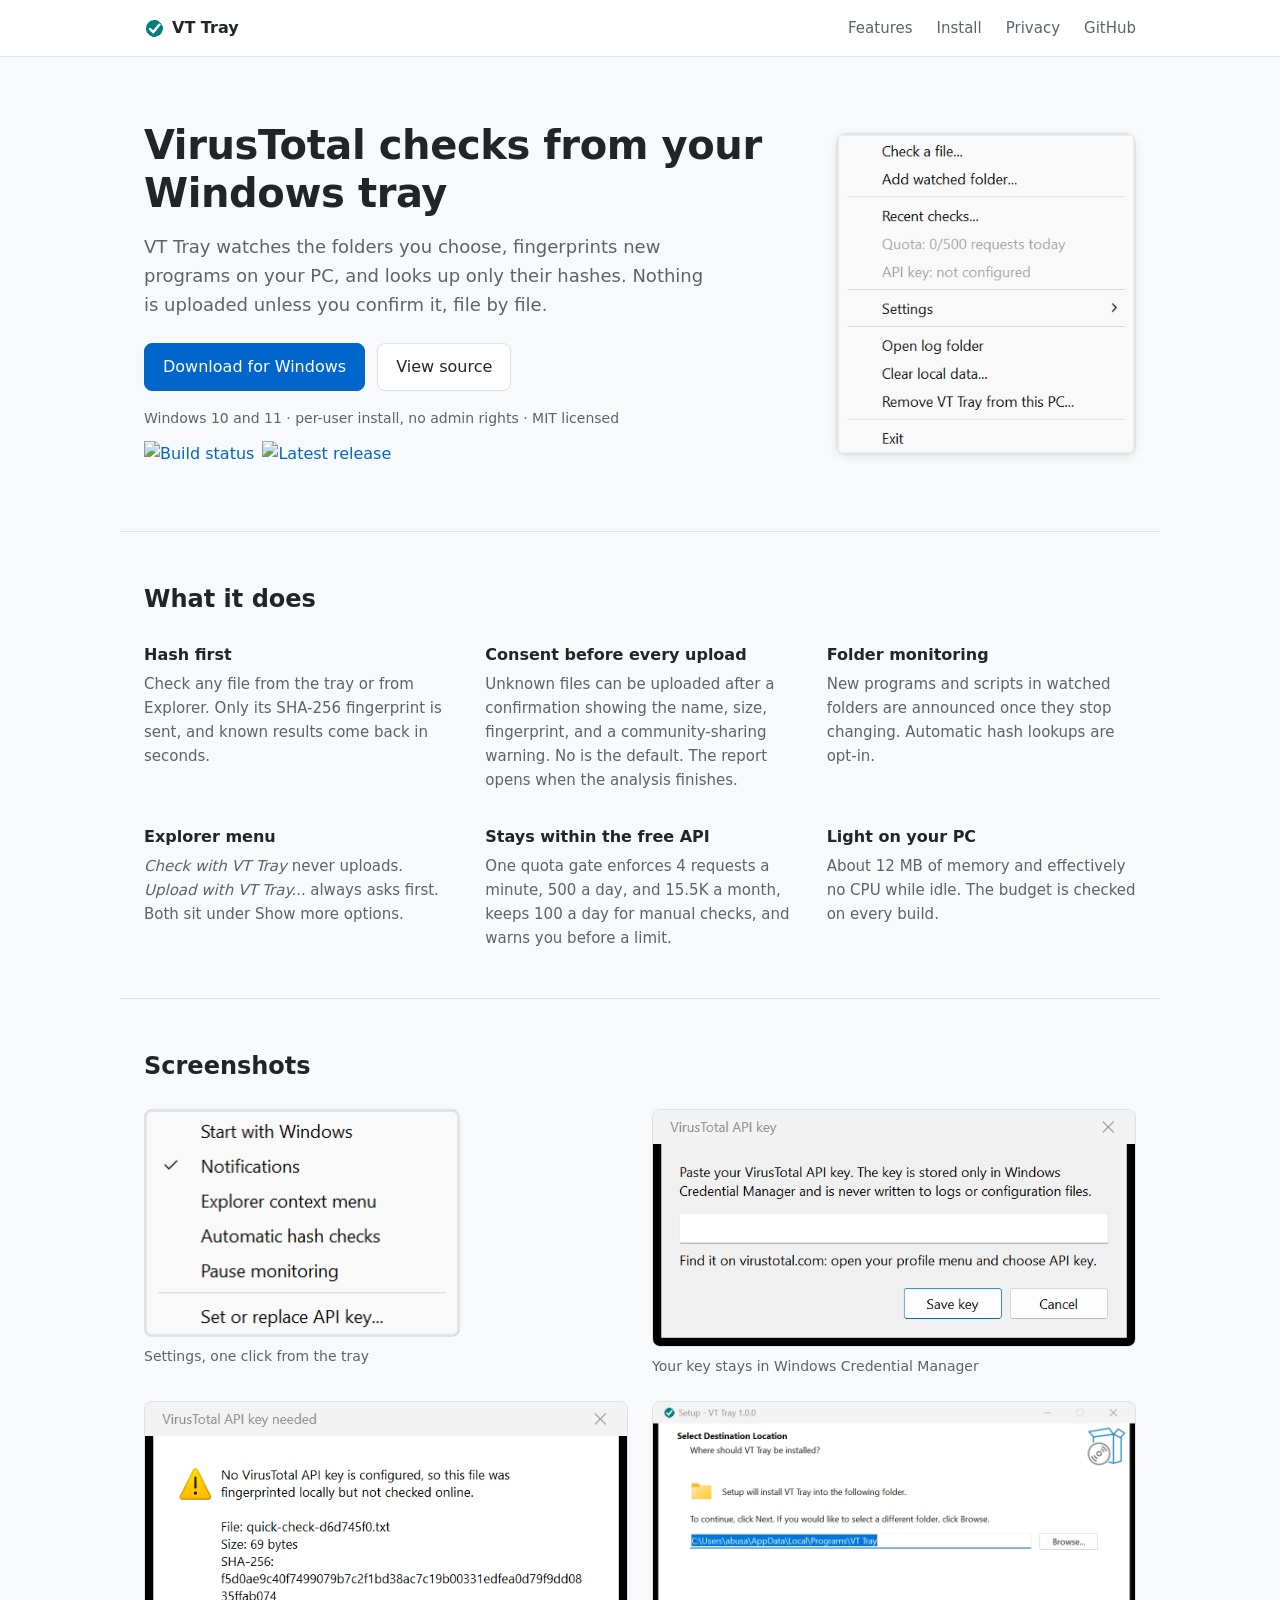
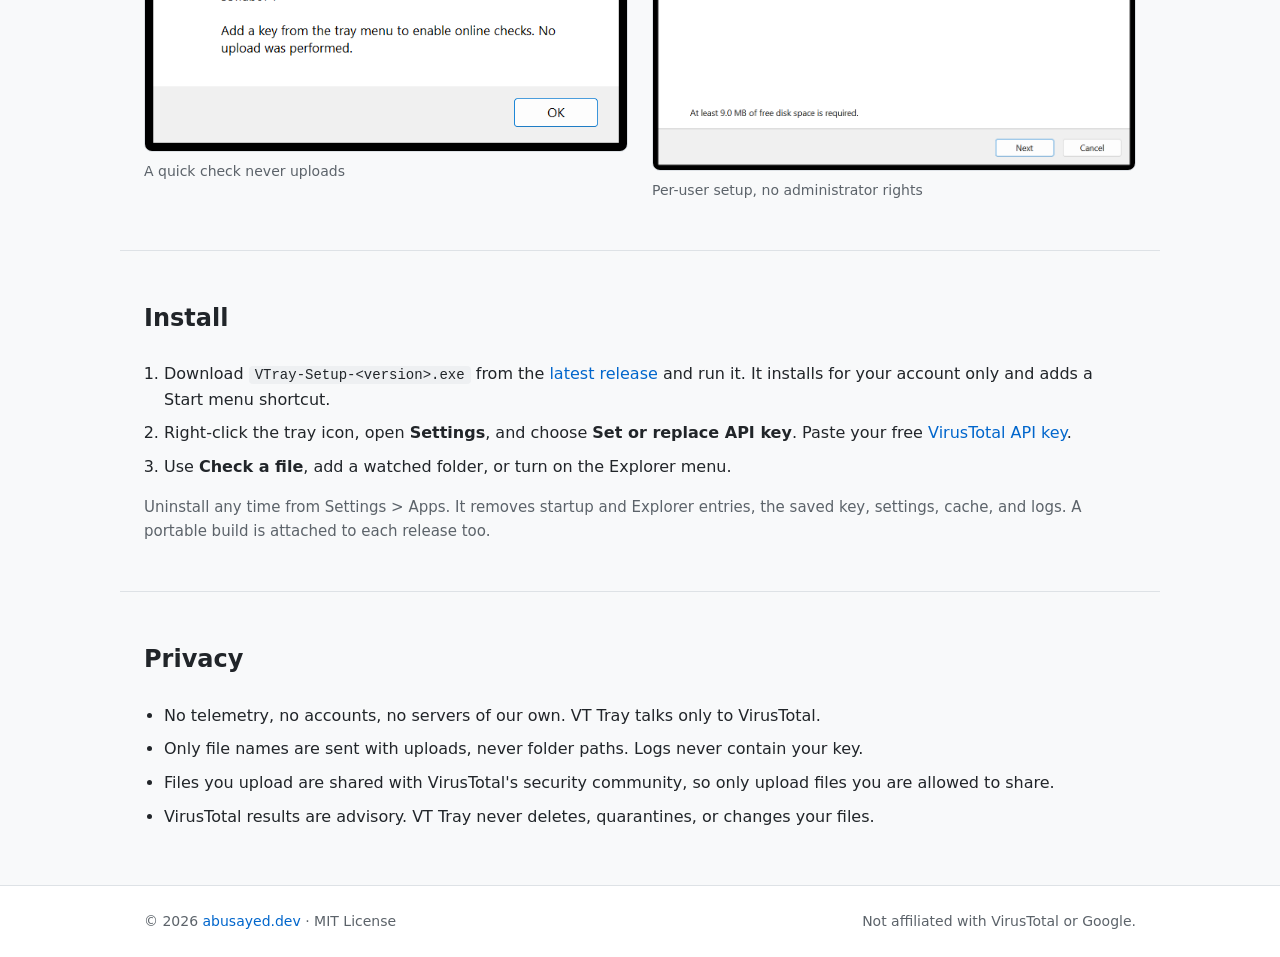
==== site/public/index.html @ 0b5eb777 "README, website (vtray.sayed.app), real screenshots, memory probe in CI" ====
<!doctype html>
<html lang="en">
<head>
  <meta charset="utf-8">
  <meta name="viewport" content="width=device-width, initial-scale=1">
  <title>VT Tray: VirusTotal checks from your Windows tray</title>
  <meta name="description" content="A small, always-on Windows tray app that checks new programs against VirusTotal by hash. Uploads only with your explicit consent. Free and open source.">
  <link rel="icon" href="favicon.ico">
  <link rel="stylesheet" href="style.css">
  <meta property="og:title" content="VT Tray">
  <meta property="og:description" content="VirusTotal checks from your Windows tray. Hash-first, consent before every upload.">
  <meta property="og:image" content="https://vtray.sayed.app/img/tray-menu.png">
</head>
<body>
  <header class="site-header">
    <div class="wrap header-row">
      <a class="brand" href="/"><img src="favicon.ico" alt="" width="20" height="20"> VT Tray</a>
      <nav aria-label="Main">
        <a href="#features">Features</a>
        <a href="#install">Install</a>
        <a href="#privacy">Privacy</a>
        <a href="https://github.com/abusayed0206/vtray">GitHub</a>
      </nav>
    </div>
  </header>

  <main>
    <section class="wrap intro">
      <div class="intro-text">
        <h1>VirusTotal checks from your Windows tray</h1>
        <p class="lead">VT Tray watches the folders you choose, fingerprints new programs on your PC, and looks up only their hashes. Nothing is uploaded unless you confirm it, file by file.</p>
        <div class="actions">
          <a class="button primary" href="https://github.com/abusayed0206/vtray/releases/latest">Download for Windows</a>
          <a class="button" href="https://github.com/abusayed0206/vtray">View source</a>
        </div>
        <p class="meta">Windows 10 and 11 &middot; per-user install, no admin rights &middot; MIT licensed</p>
        <p class="badges">
          <a href="https://github.com/abusayed0206/vtray/actions/workflows/ci.yml"><img src="https://github.com/abusayed0206/vtray/actions/workflows/ci.yml/badge.svg" alt="Build status" height="20"></a>
          <a href="https://github.com/abusayed0206/vtray/releases/latest"><img src="https://img.shields.io/github/v/release/abusayed0206/vtray?display_name=tag&amp;sort=semver" alt="Latest release" height="20"></a>
        </p>
      </div>
      <figure class="shot">
        <img src="img/tray-menu.png" alt="The VT Tray menu: check a file, add a watched folder, recent checks, quota and API key status, settings" width="372" height="400">
      </figure>
    </section>

    <section id="features" class="wrap section">
      <h2>What it does</h2>
      <div class="features">
        <div class="feature">
          <h3>Hash first</h3>
          <p>Check any file from the tray or from Explorer. Only its SHA-256 fingerprint is sent, and known results come back in seconds.</p>
        </div>
        <div class="feature">
          <h3>Consent before every upload</h3>
          <p>Unknown files can be uploaded after a confirmation showing the name, size, fingerprint, and a community-sharing warning. No is the default. The report opens when the analysis finishes.</p>
        </div>
        <div class="feature">
          <h3>Folder monitoring</h3>
          <p>New programs and scripts in watched folders are announced once they stop changing. Automatic hash lookups are opt-in.</p>
        </div>
        <div class="feature">
          <h3>Explorer menu</h3>
          <p><em>Check with VT Tray</em> never uploads. <em>Upload with VT Tray...</em> always asks first. Both sit under Show more options.</p>
        </div>
        <div class="feature">
          <h3>Stays within the free API</h3>
          <p>One quota gate enforces 4 requests a minute, 500 a day, and 15.5K a month, keeps 100 a day for manual checks, and warns you before a limit.</p>
        </div>
        <div class="feature">
          <h3>Light on your PC</h3>
          <p>About 12 MB of memory and effectively no CPU while idle. The budget is checked on every build.</p>
        </div>
      </div>
    </section>

    <section class="wrap section">
      <h2>Screenshots</h2>
      <div class="gallery">
        <figure>
          <img src="img/tray-settings.png" alt="Settings submenu: start with Windows, notifications, Explorer context menu, automatic hash checks, pause monitoring, API key" width="316" height="227" loading="lazy">
          <figcaption>Settings, one click from the tray</figcaption>
        </figure>
        <figure>
          <img src="img/api-key.png" alt="API key dialog explaining the key is stored only in Windows Credential Manager" width="640" height="313" loading="lazy">
          <figcaption>Your key stays in Windows Credential Manager</figcaption>
        </figure>
        <figure>
          <img src="img/quick-check-no-key.png" alt="Result of a quick check showing the file name, size and SHA-256" width="641" height="464" loading="lazy">
          <figcaption>A quick check never uploads</figcaption>
        </figure>
        <figure>
          <img src="img/installer.png" alt="VT Tray setup wizard" width="1016" height="776" loading="lazy">
          <figcaption>Per-user setup, no administrator rights</figcaption>
        </figure>
      </div>
    </section>

    <section id="install" class="wrap section">
      <h2>Install</h2>
      <ol class="steps">
        <li>Download <code>VTray-Setup-&lt;version&gt;.exe</code> from the <a href="https://github.com/abusayed0206/vtray/releases/latest">latest release</a> and run it. It installs for your account only and adds a Start menu shortcut.</li>
        <li>Right-click the tray icon, open <strong>Settings</strong>, and choose <strong>Set or replace API key</strong>. Paste your free <a href="https://www.virustotal.com/gui/my-apikey">VirusTotal API key</a>.</li>
        <li>Use <strong>Check a file</strong>, add a watched folder, or turn on the Explorer menu.</li>
      </ol>
      <p class="note">Uninstall any time from Settings &gt; Apps. It removes startup and Explorer entries, the saved key, settings, cache, and logs. A portable build is attached to each release too.</p>
    </section>

    <section id="privacy" class="wrap section">
      <h2>Privacy</h2>
      <ul class="plain">
        <li>No telemetry, no accounts, no servers of our own. VT Tray talks only to VirusTotal.</li>
        <li>Only file names are sent with uploads, never folder paths. Logs never contain your key.</li>
        <li>Files you upload are shared with VirusTotal's security community, so only upload files you are allowed to share.</li>
        <li>VirusTotal results are advisory. VT Tray never deletes, quarantines, or changes your files.</li>
      </ul>
    </section>
  </main>

  <footer class="site-footer">
    <div class="wrap footer-row">
      <span>&copy; 2026 <a href="https://abusayed.dev">abusayed.dev</a> &middot; MIT License</span>
      <span>Not affiliated with VirusTotal or Google.</span>
    </div>
  </footer>
</body>
</html>
---- site/public/style.css ----
/* Palettes: Pearl Minimal (light) and Void Space (dark) from the no-slop-ui reference. */
:root {
  --background: #f8f9fa;
  --surface: #ffffff;
  --primary: #0066cc;
  --primary-text: #ffffff;
  --text: #212529;
  --muted: #5c636a;
  --border: #dee2e6;
  --code: #eef0f2;
  color-scheme: light;
}

@media (prefers-color-scheme: dark) {
  :root {
    --background: #0d1117;
    --surface: #161b22;
    --primary: #58a6ff;
    --primary-text: #0d1117;
    --text: #c9d1d9;
    --muted: #8b949e;
    --border: #30363d;
    --code: #1f242c;
    color-scheme: dark;
  }
}

*,
*::before,
*::after {
  box-sizing: border-box;
}

html {
  scroll-behavior: smooth;
}

body {
  margin: 0;
  background: var(--background);
  color: var(--text);
  font-family: system-ui, -apple-system, "Helvetica Neue", sans-serif;
  font-size: 16px;
  line-height: 1.6;
}

a {
  color: var(--primary);
  text-decoration: none;
}

a:hover {
  text-decoration: underline;
}

a:focus-visible,
.button:focus-visible {
  outline: 2px solid var(--primary);
  outline-offset: 2px;
}

img {
  max-width: 100%;
  height: auto;
}

code {
  background: var(--code);
  border-radius: 4px;
  padding: 1px 6px;
  font-size: 14px;
}

.wrap {
  max-width: 1040px;
  margin: 0 auto;
  padding: 0 24px;
}

/* Header */
.site-header {
  background: var(--surface);
  border-bottom: 1px solid var(--border);
}

.header-row {
  display: flex;
  align-items: center;
  justify-content: space-between;
  height: 56px;
}

.brand {
  display: flex;
  align-items: center;
  gap: 8px;
  color: var(--text);
  font-weight: 600;
}

.brand:hover {
  text-decoration: none;
}

nav {
  display: flex;
  gap: 24px;
}

nav a {
  color: var(--muted);
  font-size: 15px;
  transition: color 150ms ease;
}

nav a:hover {
  color: var(--text);
  text-decoration: none;
}

/* Intro */
.intro {
  display: grid;
  grid-template-columns: 1fr auto;
  gap: 48px;
  align-items: center;
  padding-top: 64px;
  padding-bottom: 64px;
}

h1 {
  font-size: 40px;
  line-height: 1.2;
  margin: 0 0 16px;
  letter-spacing: -0.01em;
}

.lead {
  font-size: 18px;
  color: var(--muted);
  margin: 0 0 24px;
  max-width: 560px;
}

.actions {
  display: flex;
  flex-wrap: wrap;
  gap: 12px;
  margin-bottom: 16px;
}

.button {
  display: inline-block;
  padding: 10px 18px;
  border: 1px solid var(--border);
  border-radius: 8px;
  background: var(--surface);
  color: var(--text);
  font-weight: 500;
  transition: background-color 150ms ease, border-color 150ms ease;
}

.button:hover {
  text-decoration: none;
  border-color: var(--muted);
}

.button.primary {
  background: var(--primary);
  border-color: var(--primary);
  color: var(--primary-text);
}

.button.primary:hover {
  opacity: 0.9;
}

.meta {
  color: var(--muted);
  font-size: 14px;
  margin: 0 0 12px;
}

.badges {
  display: flex;
  gap: 8px;
  margin: 0;
}

.shot {
  margin: 0;
  border: 1px solid var(--border);
  border-radius: 10px;
  overflow: hidden;
  box-shadow: 0 2px 8px rgba(0, 0, 0, 0.08);
  background: #ffffff;
  width: 300px;
}

.shot img {
  display: block;
}

/* Sections */
.section {
  padding-top: 48px;
  padding-bottom: 48px;
  border-top: 1px solid var(--border);
}

h2 {
  font-size: 24px;
  margin: 0 0 24px;
}

h3 {
  font-size: 16px;
  margin: 0 0 4px;
}

.features {
  display: grid;
  grid-template-columns: repeat(3, 1fr);
  gap: 32px 32px;
}

.feature p {
  margin: 0;
  color: var(--muted);
  font-size: 15px;
}

.gallery {
  display: grid;
  grid-template-columns: repeat(2, 1fr);
  gap: 24px;
  align-items: start;
}

.gallery figure {
  margin: 0;
}

.gallery img {
  display: block;
  border: 1px solid var(--border);
  border-radius: 8px;
  background: #ffffff;
}

figcaption {
  margin-top: 8px;
  font-size: 14px;
  color: var(--muted);
}

.steps {
  margin: 0 0 16px;
  padding-left: 20px;
}

.steps li {
  margin-bottom: 8px;
}

.note {
  color: var(--muted);
  font-size: 15px;
  margin: 0;
}

.plain {
  margin: 0;
  padding-left: 20px;
}

.plain li {
  margin-bottom: 8px;
}

/* Footer */
.site-footer {
  border-top: 1px solid var(--border);
  background: var(--surface);
  color: var(--muted);
  font-size: 14px;
}

.footer-row {
  display: flex;
  flex-wrap: wrap;
  justify-content: space-between;
  gap: 8px;
  padding-top: 24px;
  padding-bottom: 24px;
}

@media (max-width: 800px) {
  .intro {
    grid-template-columns: 1fr;
    padding-top: 40px;
    padding-bottom: 40px;
  }

  h1 {
    font-size: 30px;
  }

  .shot {
    width: 100%;
    max-width: 320px;
  }

  .features,
  .gallery {
    grid-template-columns: 1fr;
  }

  nav {
    gap: 16px;
  }
}

@media (max-width: 480px) {
  .wrap {
    padding: 0 16px;
  }

  nav a:not(:last-child) {
    display: none;
  }
}
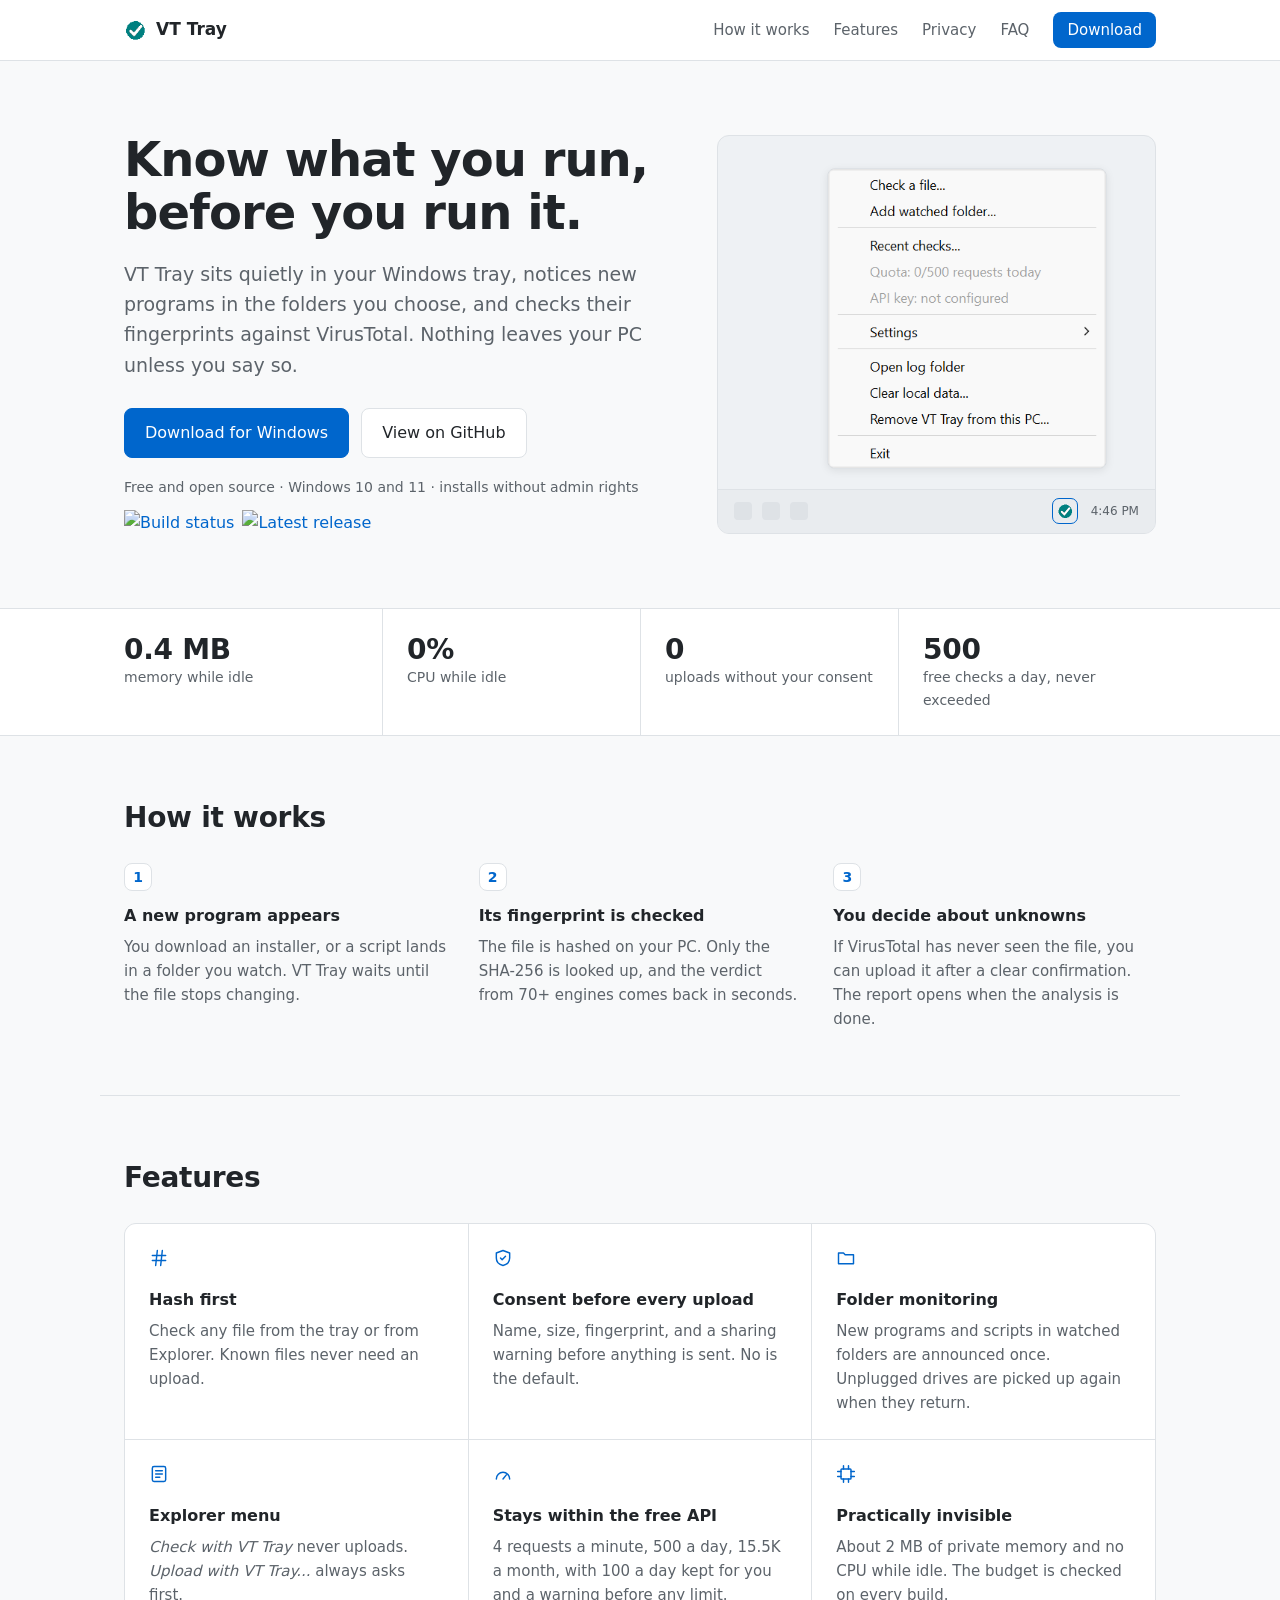
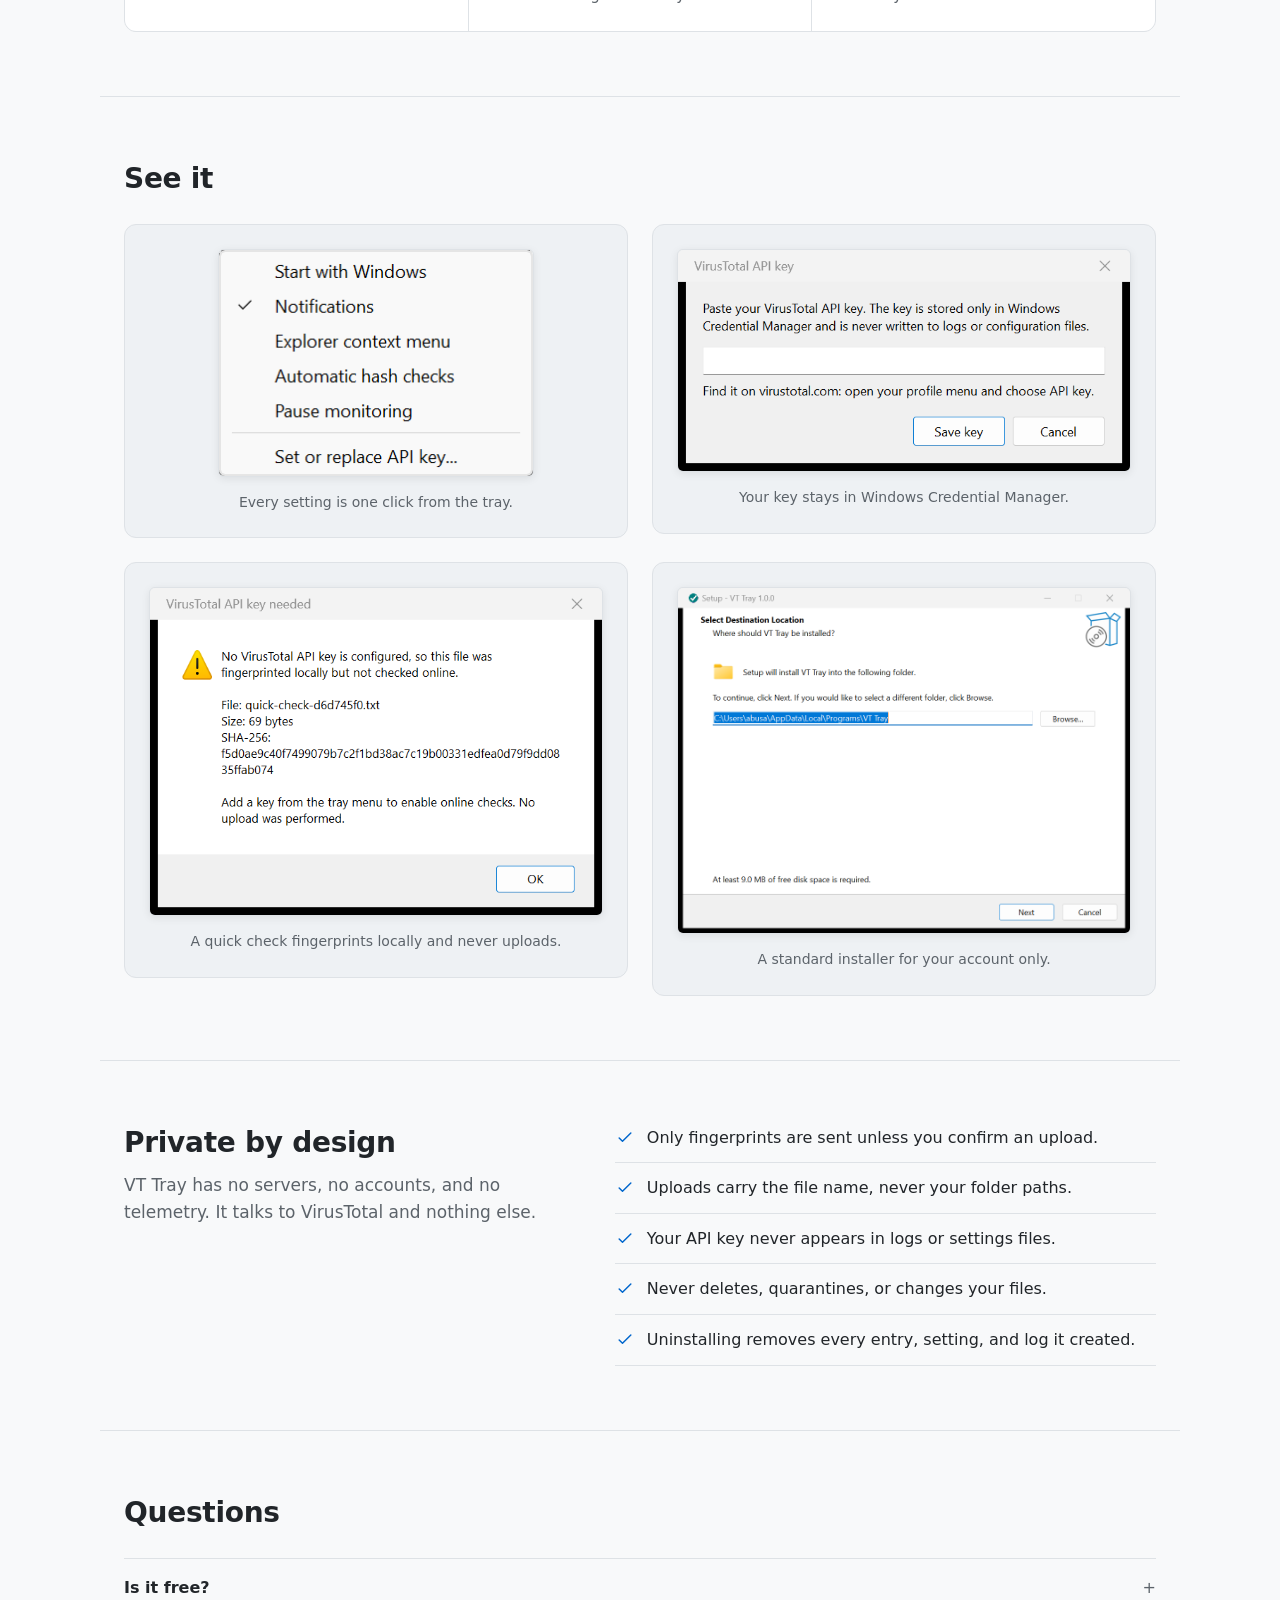
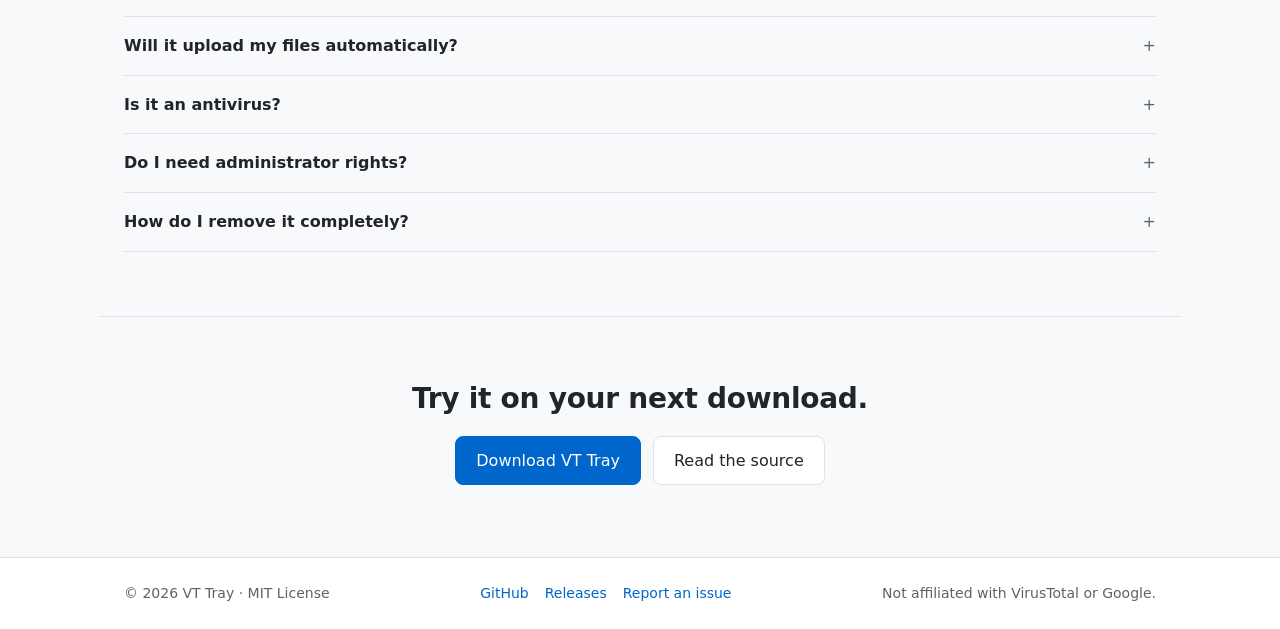
==== commit e281afcc: "Trim idle working set (12 MB -> 0.4 MB), About dialog, first-run hint, docs cleanup, site redesign" ====
--- a/site/public/index.html
+++ b/site/public/index.html
@@ -4,22 +4,33 @@
   <meta charset="utf-8">
   <meta name="viewport" content="width=device-width, initial-scale=1">
   <title>VT Tray: VirusTotal checks from your Windows tray</title>
-  <meta name="description" content="A small, always-on Windows tray app that checks new programs against VirusTotal by hash. Uploads only with your explicit consent. Free and open source.">
+  <meta name="description" content="A tiny, always-on Windows tray app that checks new programs against VirusTotal by hash. Uploads only with your explicit consent. Free and open source.">
   <link rel="icon" href="favicon.ico">
   <link rel="stylesheet" href="style.css">
   <meta property="og:title" content="VT Tray">
-  <meta property="og:description" content="VirusTotal checks from your Windows tray. Hash-first, consent before every upload.">
+  <meta property="og:description" content="VirusTotal checks from your Windows tray. Hash-first, consent before every upload, 0.4 MB idle.">
   <meta property="og:image" content="https://vtray.sayed.app/img/tray-menu.png">
 </head>
 <body>
+  <svg width="0" height="0" style="position:absolute" aria-hidden="true">
+    <symbol id="i-hash" viewBox="0 0 24 24"><path d="M4 9h16M4 15h16M10 3 8 21M16 3l-2 18"/></symbol>
+    <symbol id="i-shield" viewBox="0 0 24 24"><path d="M12 3 4 6v6c0 5 3.5 8 8 9 4.5-1 8-4 8-9V6z"/><path d="m9 12 2 2 4-4"/></symbol>
+    <symbol id="i-folder" viewBox="0 0 24 24"><path d="M3 6h6l2 2h10v11H3z"/></symbol>
+    <symbol id="i-menu" viewBox="0 0 24 24"><rect x="4" y="3" width="16" height="18" rx="2"/><path d="M8 8h8M8 12h8M8 16h5"/></symbol>
+    <symbol id="i-gauge" viewBox="0 0 24 24"><path d="M4 18a8 8 0 1 1 16 0"/><path d="m12 18 4-5"/></symbol>
+    <symbol id="i-chip" viewBox="0 0 24 24"><rect x="6" y="6" width="12" height="12" rx="1"/><path d="M9 2v4M15 2v4M9 18v4M15 18v4M2 9h4M2 15h4M18 9h4M18 15h4"/></symbol>
+    <symbol id="i-check" viewBox="0 0 24 24"><path d="m5 12 4 4 10-10"/></symbol>
+  </svg>
+
   <header class="site-header">
     <div class="wrap header-row">
-      <a class="brand" href="/"><img src="favicon.ico" alt="" width="20" height="20"> VT Tray</a>
+      <a class="brand" href="./"><img src="favicon.ico" alt="" width="22" height="22"> VT Tray</a>
       <nav aria-label="Main">
+        <a href="#how">How it works</a>
         <a href="#features">Features</a>
-        <a href="#install">Install</a>
         <a href="#privacy">Privacy</a>
-        <a href="https://github.com/abusayed0206/vtray">GitHub</a>
+        <a href="#faq">FAQ</a>
+        <a class="nav-cta" href="https://github.com/abusayed0206/vtray/releases/latest">Download</a>
       </nav>
     </div>
   </header>
@@ -27,99 +38,170 @@
   <main>
     <section class="wrap intro">
       <div class="intro-text">
-        <h1>VirusTotal checks from your Windows tray</h1>
-        <p class="lead">VT Tray watches the folders you choose, fingerprints new programs on your PC, and looks up only their hashes. Nothing is uploaded unless you confirm it, file by file.</p>
+        <h1>Know what you run, before you run it.</h1>
+        <p class="lead">VT Tray sits quietly in your Windows tray, notices new programs in the folders you choose, and checks their fingerprints against VirusTotal. Nothing leaves your PC unless you say so.</p>
         <div class="actions">
           <a class="button primary" href="https://github.com/abusayed0206/vtray/releases/latest">Download for Windows</a>
-          <a class="button" href="https://github.com/abusayed0206/vtray">View source</a>
-        </div>
-        <p class="meta">Windows 10 and 11 &middot; per-user install, no admin rights &middot; MIT licensed</p>
+          <a class="button" href="https://github.com/abusayed0206/vtray">View on GitHub</a>
+        </div>
+        <p class="meta">Free and open source &middot; Windows 10 and 11 &middot; installs without admin rights</p>
         <p class="badges">
           <a href="https://github.com/abusayed0206/vtray/actions/workflows/ci.yml"><img src="https://github.com/abusayed0206/vtray/actions/workflows/ci.yml/badge.svg" alt="Build status" height="20"></a>
           <a href="https://github.com/abusayed0206/vtray/releases/latest"><img src="https://img.shields.io/github/v/release/abusayed0206/vtray?display_name=tag&amp;sort=semver" alt="Latest release" height="20"></a>
         </p>
       </div>
-      <figure class="shot">
-        <img src="img/tray-menu.png" alt="The VT Tray menu: check a file, add a watched folder, recent checks, quota and API key status, settings" width="372" height="400">
-      </figure>
+      <div class="stage" aria-label="VT Tray menu above the Windows taskbar">
+        <img class="stage-menu" src="img/tray-menu.png" alt="VT Tray menu: check a file, add watched folder, recent checks, quota, API key status, settings" width="372" height="400">
+        <div class="taskbar" aria-hidden="true">
+          <span class="tb-icon"></span><span class="tb-icon"></span><span class="tb-icon"></span>
+          <span class="tb-spacer"></span>
+          <img class="tb-tray" src="favicon.ico" alt="" width="16" height="16">
+          <span class="tb-clock">4:46 PM</span>
+        </div>
+      </div>
+    </section>
+
+    <section class="facts" aria-label="Measured facts">
+      <div class="wrap facts-row">
+        <div class="fact"><strong>0.4 MB</strong><span>memory while idle</span></div>
+        <div class="fact"><strong>0%</strong><span>CPU while idle</span></div>
+        <div class="fact"><strong>0</strong><span>uploads without your consent</span></div>
+        <div class="fact"><strong>500</strong><span>free checks a day, never exceeded</span></div>
+      </div>
+    </section>
+
+    <section id="how" class="wrap section">
+      <h2>How it works</h2>
+      <ol class="how">
+        <li>
+          <span class="step">1</span>
+          <h3>A new program appears</h3>
+          <p>You download an installer, or a script lands in a folder you watch. VT Tray waits until the file stops changing.</p>
+        </li>
+        <li>
+          <span class="step">2</span>
+          <h3>Its fingerprint is checked</h3>
+          <p>The file is hashed on your PC. Only the SHA-256 is looked up, and the verdict from 70+ engines comes back in seconds.</p>
+        </li>
+        <li>
+          <span class="step">3</span>
+          <h3>You decide about unknowns</h3>
+          <p>If VirusTotal has never seen the file, you can upload it after a clear confirmation. The report opens when the analysis is done.</p>
+        </li>
+      </ol>
     </section>
 
     <section id="features" class="wrap section">
-      <h2>What it does</h2>
+      <h2>Features</h2>
       <div class="features">
         <div class="feature">
+          <svg class="icon"><use href="#i-hash"/></svg>
           <h3>Hash first</h3>
-          <p>Check any file from the tray or from Explorer. Only its SHA-256 fingerprint is sent, and known results come back in seconds.</p>
-        </div>
-        <div class="feature">
+          <p>Check any file from the tray or from Explorer. Known files never need an upload.</p>
+        </div>
+        <div class="feature">
+          <svg class="icon"><use href="#i-shield"/></svg>
           <h3>Consent before every upload</h3>
-          <p>Unknown files can be uploaded after a confirmation showing the name, size, fingerprint, and a community-sharing warning. No is the default. The report opens when the analysis finishes.</p>
-        </div>
-        <div class="feature">
+          <p>Name, size, fingerprint, and a sharing warning before anything is sent. No is the default.</p>
+        </div>
+        <div class="feature">
+          <svg class="icon"><use href="#i-folder"/></svg>
           <h3>Folder monitoring</h3>
-          <p>New programs and scripts in watched folders are announced once they stop changing. Automatic hash lookups are opt-in.</p>
-        </div>
-        <div class="feature">
+          <p>New programs and scripts in watched folders are announced once. Unplugged drives are picked up again when they return.</p>
+        </div>
+        <div class="feature">
+          <svg class="icon"><use href="#i-menu"/></svg>
           <h3>Explorer menu</h3>
-          <p><em>Check with VT Tray</em> never uploads. <em>Upload with VT Tray...</em> always asks first. Both sit under Show more options.</p>
-        </div>
-        <div class="feature">
+          <p><em>Check with VT Tray</em> never uploads. <em>Upload with VT Tray...</em> always asks first.</p>
+        </div>
+        <div class="feature">
+          <svg class="icon"><use href="#i-gauge"/></svg>
           <h3>Stays within the free API</h3>
-          <p>One quota gate enforces 4 requests a minute, 500 a day, and 15.5K a month, keeps 100 a day for manual checks, and warns you before a limit.</p>
-        </div>
-        <div class="feature">
-          <h3>Light on your PC</h3>
-          <p>About 12 MB of memory and effectively no CPU while idle. The budget is checked on every build.</p>
+          <p>4 requests a minute, 500 a day, 15.5K a month, with 100 a day kept for you and a warning before any limit.</p>
+        </div>
+        <div class="feature">
+          <svg class="icon"><use href="#i-chip"/></svg>
+          <h3>Practically invisible</h3>
+          <p>About 2 MB of private memory and no CPU while idle. The budget is checked on every build.</p>
         </div>
       </div>
     </section>
 
     <section class="wrap section">
-      <h2>Screenshots</h2>
+      <h2>See it</h2>
       <div class="gallery">
-        <figure>
+        <figure class="window">
           <img src="img/tray-settings.png" alt="Settings submenu: start with Windows, notifications, Explorer context menu, automatic hash checks, pause monitoring, API key" width="316" height="227" loading="lazy">
-          <figcaption>Settings, one click from the tray</figcaption>
-        </figure>
-        <figure>
-          <img src="img/api-key.png" alt="API key dialog explaining the key is stored only in Windows Credential Manager" width="640" height="313" loading="lazy">
-          <figcaption>Your key stays in Windows Credential Manager</figcaption>
-        </figure>
-        <figure>
-          <img src="img/quick-check-no-key.png" alt="Result of a quick check showing the file name, size and SHA-256" width="641" height="464" loading="lazy">
-          <figcaption>A quick check never uploads</figcaption>
-        </figure>
-        <figure>
+          <figcaption>Every setting is one click from the tray.</figcaption>
+        </figure>
+        <figure class="window">
+          <img src="img/api-key.png" alt="API key dialog" width="640" height="313" loading="lazy">
+          <figcaption>Your key stays in Windows Credential Manager.</figcaption>
+        </figure>
+        <figure class="window">
+          <img src="img/quick-check-no-key.png" alt="Quick check result with file name, size and SHA-256" width="641" height="464" loading="lazy">
+          <figcaption>A quick check fingerprints locally and never uploads.</figcaption>
+        </figure>
+        <figure class="window">
           <img src="img/installer.png" alt="VT Tray setup wizard" width="1016" height="776" loading="lazy">
-          <figcaption>Per-user setup, no administrator rights</figcaption>
-        </figure>
-      </div>
-    </section>
-
-    <section id="install" class="wrap section">
-      <h2>Install</h2>
-      <ol class="steps">
-        <li>Download <code>VTray-Setup-&lt;version&gt;.exe</code> from the <a href="https://github.com/abusayed0206/vtray/releases/latest">latest release</a> and run it. It installs for your account only and adds a Start menu shortcut.</li>
-        <li>Right-click the tray icon, open <strong>Settings</strong>, and choose <strong>Set or replace API key</strong>. Paste your free <a href="https://www.virustotal.com/gui/my-apikey">VirusTotal API key</a>.</li>
-        <li>Use <strong>Check a file</strong>, add a watched folder, or turn on the Explorer menu.</li>
-      </ol>
-      <p class="note">Uninstall any time from Settings &gt; Apps. It removes startup and Explorer entries, the saved key, settings, cache, and logs. A portable build is attached to each release too.</p>
-    </section>
-
-    <section id="privacy" class="wrap section">
-      <h2>Privacy</h2>
-      <ul class="plain">
-        <li>No telemetry, no accounts, no servers of our own. VT Tray talks only to VirusTotal.</li>
-        <li>Only file names are sent with uploads, never folder paths. Logs never contain your key.</li>
-        <li>Files you upload are shared with VirusTotal's security community, so only upload files you are allowed to share.</li>
-        <li>VirusTotal results are advisory. VT Tray never deletes, quarantines, or changes your files.</li>
+          <figcaption>A standard installer for your account only.</figcaption>
+        </figure>
+      </div>
+    </section>
+
+    <section id="privacy" class="wrap section privacy">
+      <div>
+        <h2>Private by design</h2>
+        <p class="lead small">VT Tray has no servers, no accounts, and no telemetry. It talks to VirusTotal and nothing else.</p>
+      </div>
+      <ul class="checks">
+        <li><svg class="icon"><use href="#i-check"/></svg>Only fingerprints are sent unless you confirm an upload.</li>
+        <li><svg class="icon"><use href="#i-check"/></svg>Uploads carry the file name, never your folder paths.</li>
+        <li><svg class="icon"><use href="#i-check"/></svg>Your API key never appears in logs or settings files.</li>
+        <li><svg class="icon"><use href="#i-check"/></svg>Never deletes, quarantines, or changes your files.</li>
+        <li><svg class="icon"><use href="#i-check"/></svg>Uninstalling removes every entry, setting, and log it created.</li>
       </ul>
+    </section>
+
+    <section id="faq" class="wrap section">
+      <h2>Questions</h2>
+      <div class="faq">
+        <details>
+          <summary>Is it free?</summary>
+          <p>Yes. VT Tray is open source under the MIT license, and it works with a free VirusTotal account. You bring your own API key.</p>
+        </details>
+        <details>
+          <summary>Will it upload my files automatically?</summary>
+          <p>Never. Monitoring and quick checks only look up fingerprints. An upload always needs your confirmation for that specific file, because VirusTotal shares submitted files with security researchers.</p>
+        </details>
+        <details>
+          <summary>Is it an antivirus?</summary>
+          <p>No. It shows VirusTotal's reputation data so you can decide. It never blocks or removes anything, and results are advisory.</p>
+        </details>
+        <details>
+          <summary>Do I need administrator rights?</summary>
+          <p>No. Setup installs to your user profile, and the app only writes to your own settings.</p>
+        </details>
+        <details>
+          <summary>How do I remove it completely?</summary>
+          <p>Uninstall from Settings &gt; Apps, or choose Remove VT Tray from this PC in its menu. Startup and Explorer entries, the saved key, settings, cache, and logs are all removed.</p>
+        </details>
+      </div>
+    </section>
+
+    <section class="wrap closing">
+      <h2>Try it on your next download.</h2>
+      <div class="actions center">
+        <a class="button primary" href="https://github.com/abusayed0206/vtray/releases/latest">Download VT Tray</a>
+        <a class="button" href="https://github.com/abusayed0206/vtray">Read the source</a>
+      </div>
     </section>
   </main>
 
   <footer class="site-footer">
     <div class="wrap footer-row">
-      <span>&copy; 2026 <a href="https://abusayed.dev">abusayed.dev</a> &middot; MIT License</span>
+      <span>&copy; 2026 VT Tray &middot; MIT License</span>
+      <span class="footer-links"><a href="https://github.com/abusayed0206/vtray">GitHub</a><a href="https://github.com/abusayed0206/vtray/releases">Releases</a><a href="https://github.com/abusayed0206/vtray/issues">Report an issue</a></span>
       <span>Not affiliated with VirusTotal or Google.</span>
     </div>
   </footer>
--- a/site/public/style.css
+++ b/site/public/style.css
@@ -2,12 +2,13 @@
 :root {
   --background: #f8f9fa;
   --surface: #ffffff;
+  --sunken: #eef1f4;
   --primary: #0066cc;
   --primary-text: #ffffff;
   --text: #212529;
   --muted: #5c636a;
   --border: #dee2e6;
-  --code: #eef0f2;
+  --taskbar: #e9ecef;
   color-scheme: light;
 }
 
@@ -15,12 +16,13 @@
   :root {
     --background: #0d1117;
     --surface: #161b22;
+    --sunken: #11161d;
     --primary: #58a6ff;
     --primary-text: #0d1117;
     --text: #c9d1d9;
     --muted: #8b949e;
     --border: #30363d;
-    --code: #1f242c;
+    --taskbar: #1c2128;
     color-scheme: dark;
   }
 }
@@ -42,6 +44,7 @@
   font-family: system-ui, -apple-system, "Helvetica Neue", sans-serif;
   font-size: 16px;
   line-height: 1.6;
+  -webkit-font-smoothing: antialiased;
 }
 
 a {
@@ -54,7 +57,8 @@
 }
 
 a:focus-visible,
-.button:focus-visible {
+.button:focus-visible,
+summary:focus-visible {
   outline: 2px solid var(--primary);
   outline-offset: 2px;
 }
@@ -64,21 +68,28 @@
   height: auto;
 }
 
-code {
-  background: var(--code);
-  border-radius: 4px;
-  padding: 1px 6px;
-  font-size: 14px;
+.icon {
+  width: 20px;
+  height: 20px;
+  fill: none;
+  stroke: var(--primary);
+  stroke-width: 1.75;
+  stroke-linecap: round;
+  stroke-linejoin: round;
+  flex-shrink: 0;
 }
 
 .wrap {
-  max-width: 1040px;
+  max-width: 1080px;
   margin: 0 auto;
   padding: 0 24px;
 }
 
 /* Header */
 .site-header {
+  position: sticky;
+  top: 0;
+  z-index: 10;
   background: var(--surface);
   border-bottom: 1px solid var(--border);
 }
@@ -87,15 +98,16 @@
   display: flex;
   align-items: center;
   justify-content: space-between;
-  height: 56px;
+  height: 60px;
 }
 
 .brand {
   display: flex;
   align-items: center;
-  gap: 8px;
+  gap: 10px;
   color: var(--text);
-  font-weight: 600;
+  font-weight: 650;
+  font-size: 17px;
 }
 
 .brand:hover {
@@ -104,6 +116,7 @@
 
 nav {
   display: flex;
+  align-items: center;
   gap: 24px;
 }
 
@@ -118,46 +131,70 @@
   text-decoration: none;
 }
 
+nav .nav-cta {
+  color: var(--primary-text);
+  background: var(--primary);
+  padding: 6px 14px;
+  border-radius: 8px;
+  font-weight: 500;
+}
+
+nav .nav-cta:hover {
+  color: var(--primary-text);
+  opacity: 0.9;
+}
+
 /* Intro */
 .intro {
   display: grid;
-  grid-template-columns: 1fr auto;
-  gap: 48px;
+  grid-template-columns: 1.1fr 0.9fr;
+  gap: 56px;
   align-items: center;
-  padding-top: 64px;
-  padding-bottom: 64px;
+  padding-top: 72px;
+  padding-bottom: 72px;
 }
 
 h1 {
-  font-size: 40px;
-  line-height: 1.2;
-  margin: 0 0 16px;
-  letter-spacing: -0.01em;
+  font-size: 48px;
+  line-height: 1.1;
+  margin: 0 0 20px;
+  letter-spacing: -0.02em;
+  font-weight: 700;
 }
 
 .lead {
-  font-size: 18px;
-  color: var(--muted);
-  margin: 0 0 24px;
+  font-size: 19px;
+  color: var(--muted);
+  margin: 0 0 28px;
   max-width: 560px;
+}
+
+.lead.small {
+  font-size: 17px;
+  margin: 0;
 }
 
 .actions {
   display: flex;
   flex-wrap: wrap;
   gap: 12px;
-  margin-bottom: 16px;
+  margin-bottom: 18px;
+}
+
+.actions.center {
+  justify-content: center;
+  margin-bottom: 0;
 }
 
 .button {
   display: inline-block;
-  padding: 10px 18px;
+  padding: 11px 20px;
   border: 1px solid var(--border);
   border-radius: 8px;
   background: var(--surface);
   color: var(--text);
   font-weight: 500;
-  transition: background-color 150ms ease, border-color 150ms ease;
+  transition: background-color 150ms ease, border-color 150ms ease, opacity 150ms ease;
 }
 
 .button:hover {
@@ -187,47 +224,166 @@
   margin: 0;
 }
 
-.shot {
-  margin: 0;
-  border: 1px solid var(--border);
-  border-radius: 10px;
+/* Product visual: the real tray menu above a plain taskbar strip. */
+.stage {
+  display: flex;
+  flex-direction: column;
+  align-items: flex-end;
+  background: var(--sunken);
+  border: 1px solid var(--border);
+  border-radius: 12px;
+  padding: 32px 24px 0;
   overflow: hidden;
+}
+
+.stage-menu {
+  width: 280px;
+  border: 1px solid var(--border);
+  border-radius: 8px;
   box-shadow: 0 2px 8px rgba(0, 0, 0, 0.08);
   background: #ffffff;
-  width: 300px;
-}
-
-.shot img {
-  display: block;
+  margin-right: 24px;
+}
+
+.taskbar {
+  display: flex;
+  align-items: center;
+  gap: 10px;
+  width: calc(100% + 48px);
+  margin: 20px -24px 0;
+  height: 44px;
+  padding: 0 16px;
+  background: var(--taskbar);
+  border-top: 1px solid var(--border);
+}
+
+.tb-icon {
+  width: 18px;
+  height: 18px;
+  border-radius: 4px;
+  background: var(--border);
+}
+
+.tb-spacer {
+  flex: 1;
+}
+
+.tb-tray {
+  outline: 1px solid var(--primary);
+  outline-offset: 4px;
+  border-radius: 2px;
+}
+
+.tb-clock {
+  font-size: 12px;
+  color: var(--muted);
+  margin-left: 8px;
+}
+
+/* Facts strip */
+.facts {
+  background: var(--surface);
+  border-top: 1px solid var(--border);
+  border-bottom: 1px solid var(--border);
+}
+
+.facts-row {
+  display: grid;
+  grid-template-columns: repeat(4, 1fr);
+}
+
+.fact {
+  padding: 24px 0;
+  display: flex;
+  flex-direction: column;
+}
+
+.fact + .fact {
+  padding-left: 24px;
+  border-left: 1px solid var(--border);
+}
+
+.fact strong {
+  font-size: 28px;
+  line-height: 1.2;
+  letter-spacing: -0.01em;
+}
+
+.fact span {
+  color: var(--muted);
+  font-size: 14px;
 }
 
 /* Sections */
 .section {
-  padding-top: 48px;
-  padding-bottom: 48px;
+  padding-top: 64px;
+  padding-bottom: 64px;
+}
+
+.section + .section {
   border-top: 1px solid var(--border);
 }
 
 h2 {
-  font-size: 24px;
-  margin: 0 0 24px;
+  font-size: 28px;
+  line-height: 1.25;
+  margin: 0 0 28px;
+  letter-spacing: -0.01em;
 }
 
 h3 {
   font-size: 16px;
-  margin: 0 0 4px;
+  margin: 0 0 6px;
+}
+
+.how {
+  list-style: none;
+  margin: 0;
+  padding: 0;
+  display: grid;
+  grid-template-columns: repeat(3, 1fr);
+  gap: 32px;
+}
+
+.how p,
+.feature p {
+  margin: 0;
+  color: var(--muted);
+  font-size: 15px;
+}
+
+.step {
+  display: inline-flex;
+  align-items: center;
+  justify-content: center;
+  width: 28px;
+  height: 28px;
+  margin-bottom: 12px;
+  border: 1px solid var(--border);
+  border-radius: 8px;
+  background: var(--surface);
+  color: var(--primary);
+  font-weight: 600;
+  font-size: 14px;
 }
 
 .features {
   display: grid;
   grid-template-columns: repeat(3, 1fr);
-  gap: 32px 32px;
-}
-
-.feature p {
-  margin: 0;
-  color: var(--muted);
-  font-size: 15px;
+  gap: 1px;
+  background: var(--border);
+  border: 1px solid var(--border);
+  border-radius: 12px;
+  overflow: hidden;
+}
+
+.feature {
+  background: var(--surface);
+  padding: 24px;
+}
+
+.feature .icon {
+  margin-bottom: 12px;
 }
 
 .gallery {
@@ -237,45 +393,111 @@
   align-items: start;
 }
 
-.gallery figure {
-  margin: 0;
-}
-
-.gallery img {
+.window {
+  margin: 0;
+  background: var(--sunken);
+  border: 1px solid var(--border);
+  border-radius: 12px;
+  padding: 24px;
+}
+
+.window img {
   display: block;
-  border: 1px solid var(--border);
-  border-radius: 8px;
+  margin: 0 auto;
+  border-radius: 6px;
+  border: 1px solid var(--border);
+  box-shadow: 0 2px 8px rgba(0, 0, 0, 0.08);
   background: #ffffff;
 }
 
 figcaption {
-  margin-top: 8px;
+  margin-top: 14px;
   font-size: 14px;
   color: var(--muted);
-}
-
-.steps {
+  text-align: center;
+}
+
+/* Privacy */
+.privacy {
+  display: grid;
+  grid-template-columns: 0.9fr 1.1fr;
+  gap: 48px;
+  align-items: start;
+}
+
+.privacy h2 {
+  margin-bottom: 12px;
+}
+
+.checks {
+  list-style: none;
+  margin: 0;
+  padding: 0;
+}
+
+.checks li {
+  display: flex;
+  gap: 12px;
+  padding: 12px 0;
+  border-bottom: 1px solid var(--border);
+}
+
+.checks li:first-child {
+  padding-top: 0;
+}
+
+.checks .icon {
+  margin-top: 3px;
+}
+
+/* FAQ */
+.faq {
+  border-top: 1px solid var(--border);
+}
+
+.faq details {
+  border-bottom: 1px solid var(--border);
+}
+
+.faq summary {
+  cursor: pointer;
+  list-style: none;
+  padding: 16px 0;
+  font-weight: 600;
+  display: flex;
+  justify-content: space-between;
+}
+
+.faq summary::-webkit-details-marker {
+  display: none;
+}
+
+.faq summary::after {
+  content: "+";
+  color: var(--muted);
+  font-weight: 400;
+}
+
+.faq details[open] summary::after {
+  content: "\2212";
+}
+
+.faq details p {
   margin: 0 0 16px;
-  padding-left: 20px;
-}
-
-.steps li {
-  margin-bottom: 8px;
-}
-
-.note {
-  color: var(--muted);
-  font-size: 15px;
-  margin: 0;
-}
-
-.plain {
-  margin: 0;
-  padding-left: 20px;
-}
-
-.plain li {
-  margin-bottom: 8px;
+  color: var(--muted);
+  max-width: 720px;
+}
+
+/* Closing call to action */
+.closing {
+  text-align: center;
+  padding-top: 64px;
+  padding-bottom: 72px;
+  border-top: 1px solid var(--border);
+}
+
+.closing h2 {
+  margin-bottom: 20px;
 }
 
 /* Footer */
@@ -290,34 +512,49 @@
   display: flex;
   flex-wrap: wrap;
   justify-content: space-between;
-  gap: 8px;
+  gap: 12px;
   padding-top: 24px;
   padding-bottom: 24px;
 }
 
-@media (max-width: 800px) {
+.footer-links {
+  display: flex;
+  gap: 16px;
+}
+
+@media (max-width: 900px) {
+  .intro,
+  .privacy {
+    grid-template-columns: 1fr;
+    gap: 40px;
+  }
+
   .intro {
-    grid-template-columns: 1fr;
-    padding-top: 40px;
-    padding-bottom: 40px;
+    padding-top: 48px;
+    padding-bottom: 48px;
   }
 
   h1 {
-    font-size: 30px;
-  }
-
-  .shot {
-    width: 100%;
-    max-width: 320px;
-  }
-
+    font-size: 36px;
+  }
+
+  .facts-row {
+    grid-template-columns: repeat(2, 1fr);
+  }
+
+  .fact:nth-child(3) {
+    padding-left: 0;
+    border-left: 0;
+  }
+
+  .how,
   .features,
   .gallery {
     grid-template-columns: 1fr;
   }
 
-  nav {
-    gap: 16px;
+  nav a:not(.nav-cta) {
+    display: none;
   }
 }
 
@@ -326,7 +563,16 @@
     padding: 0 16px;
   }
 
-  nav a:not(:last-child) {
-    display: none;
-  }
-}
+  h1 {
+    font-size: 30px;
+  }
+
+  .stage-menu {
+    width: 100%;
+    margin-right: 0;
+  }
+
+  .fact + .fact {
+    padding-left: 16px;
+  }
+}
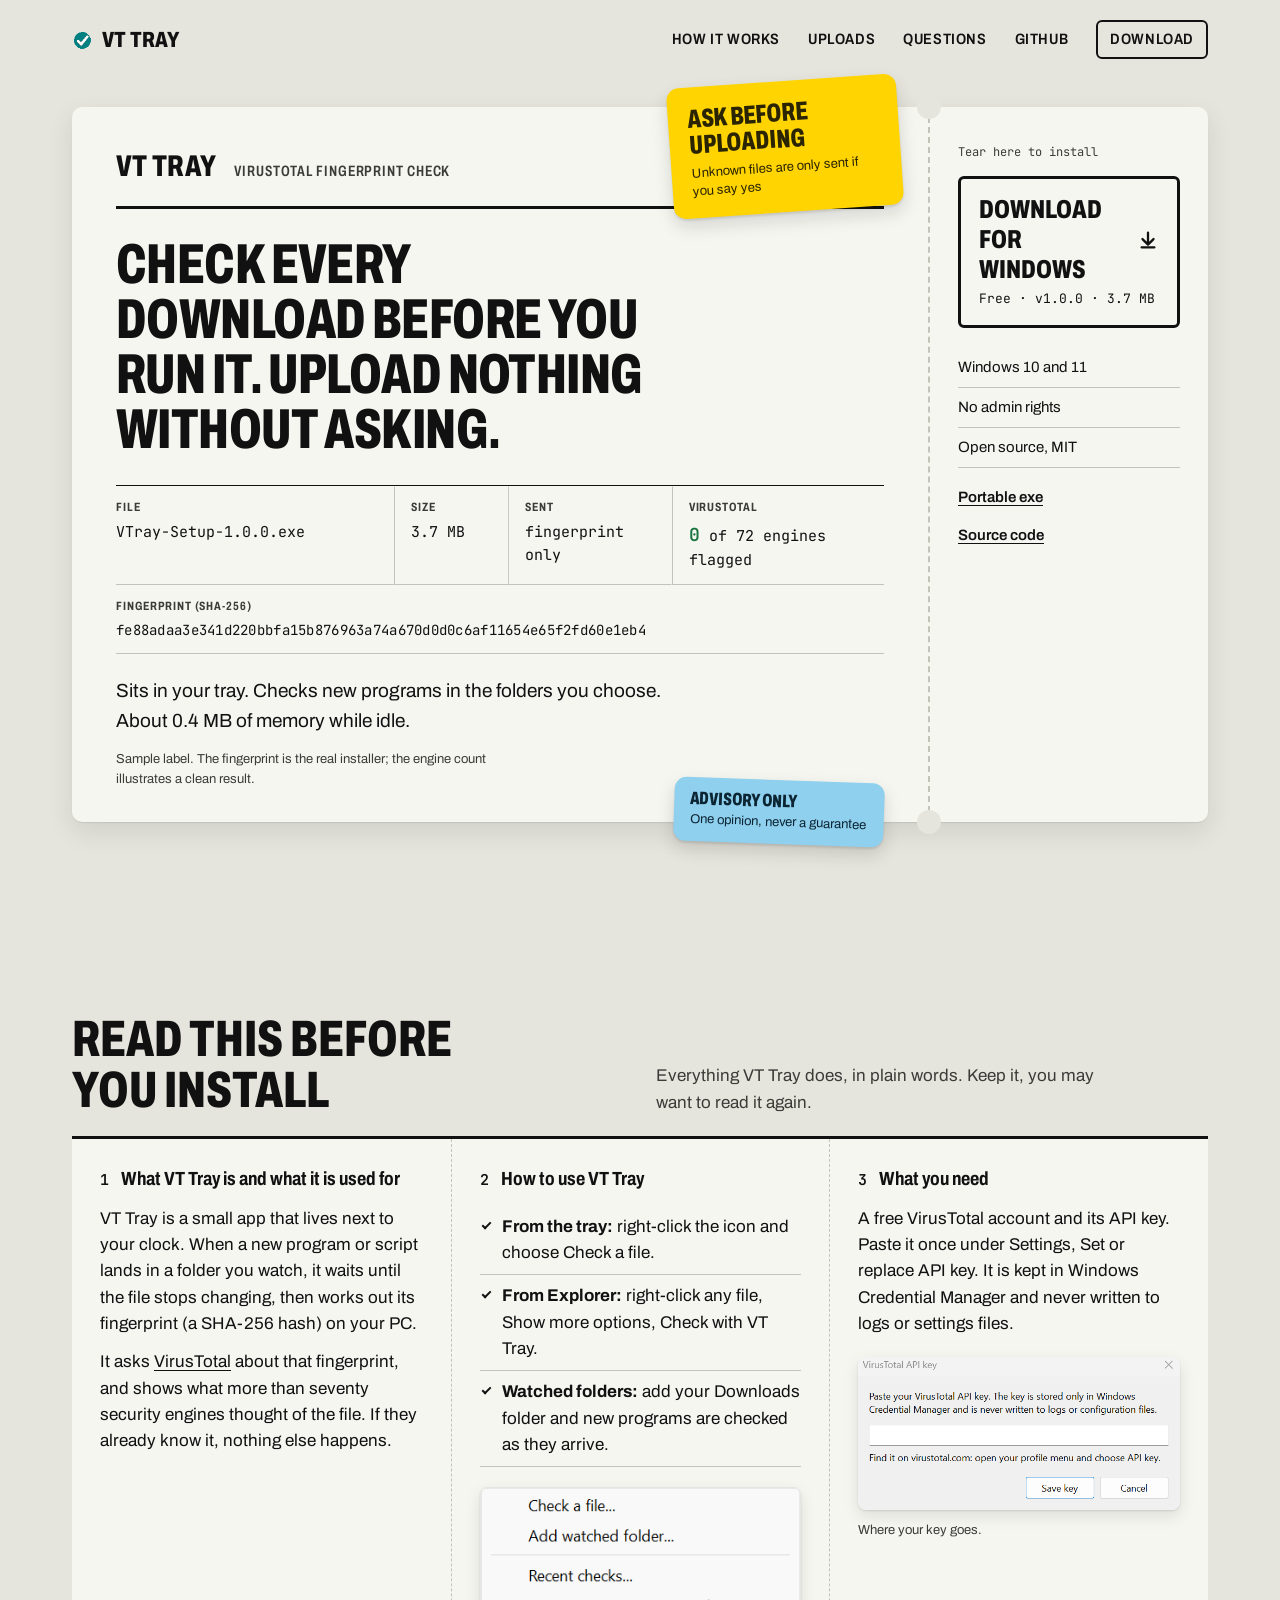
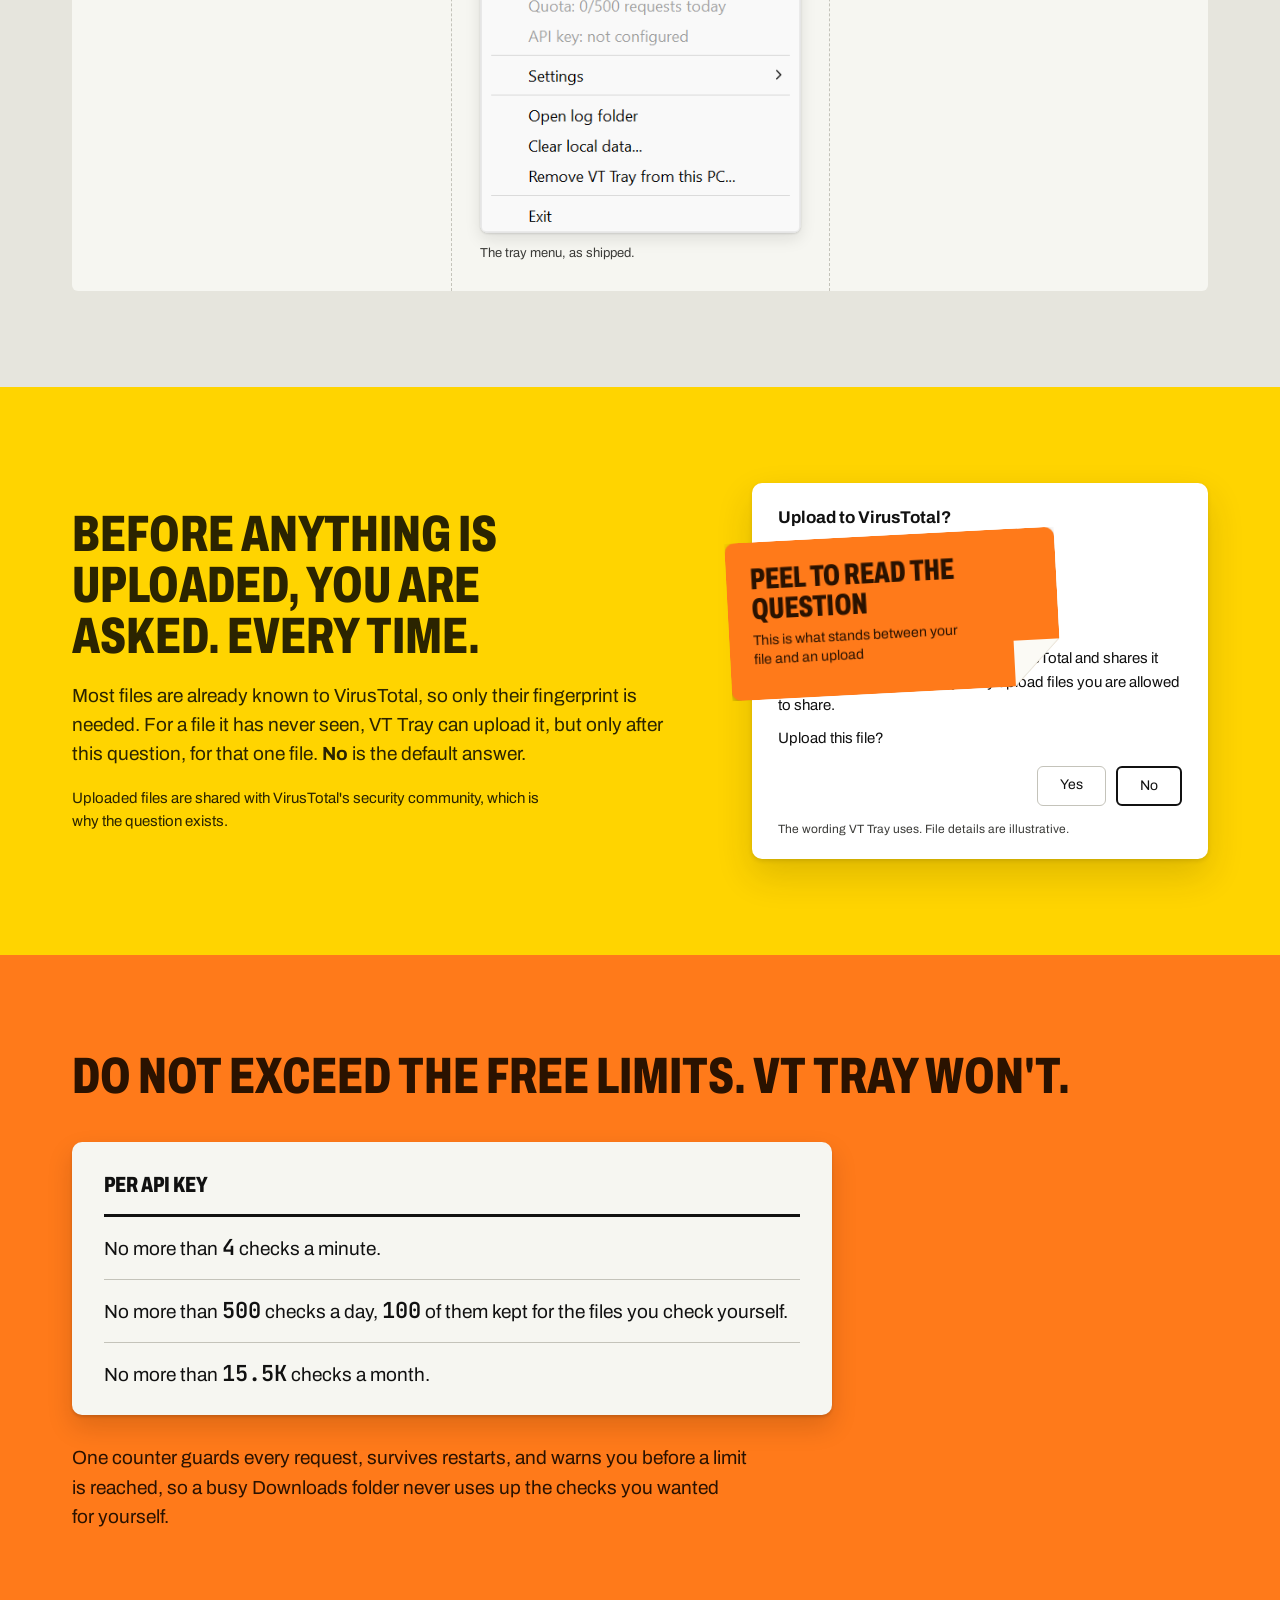
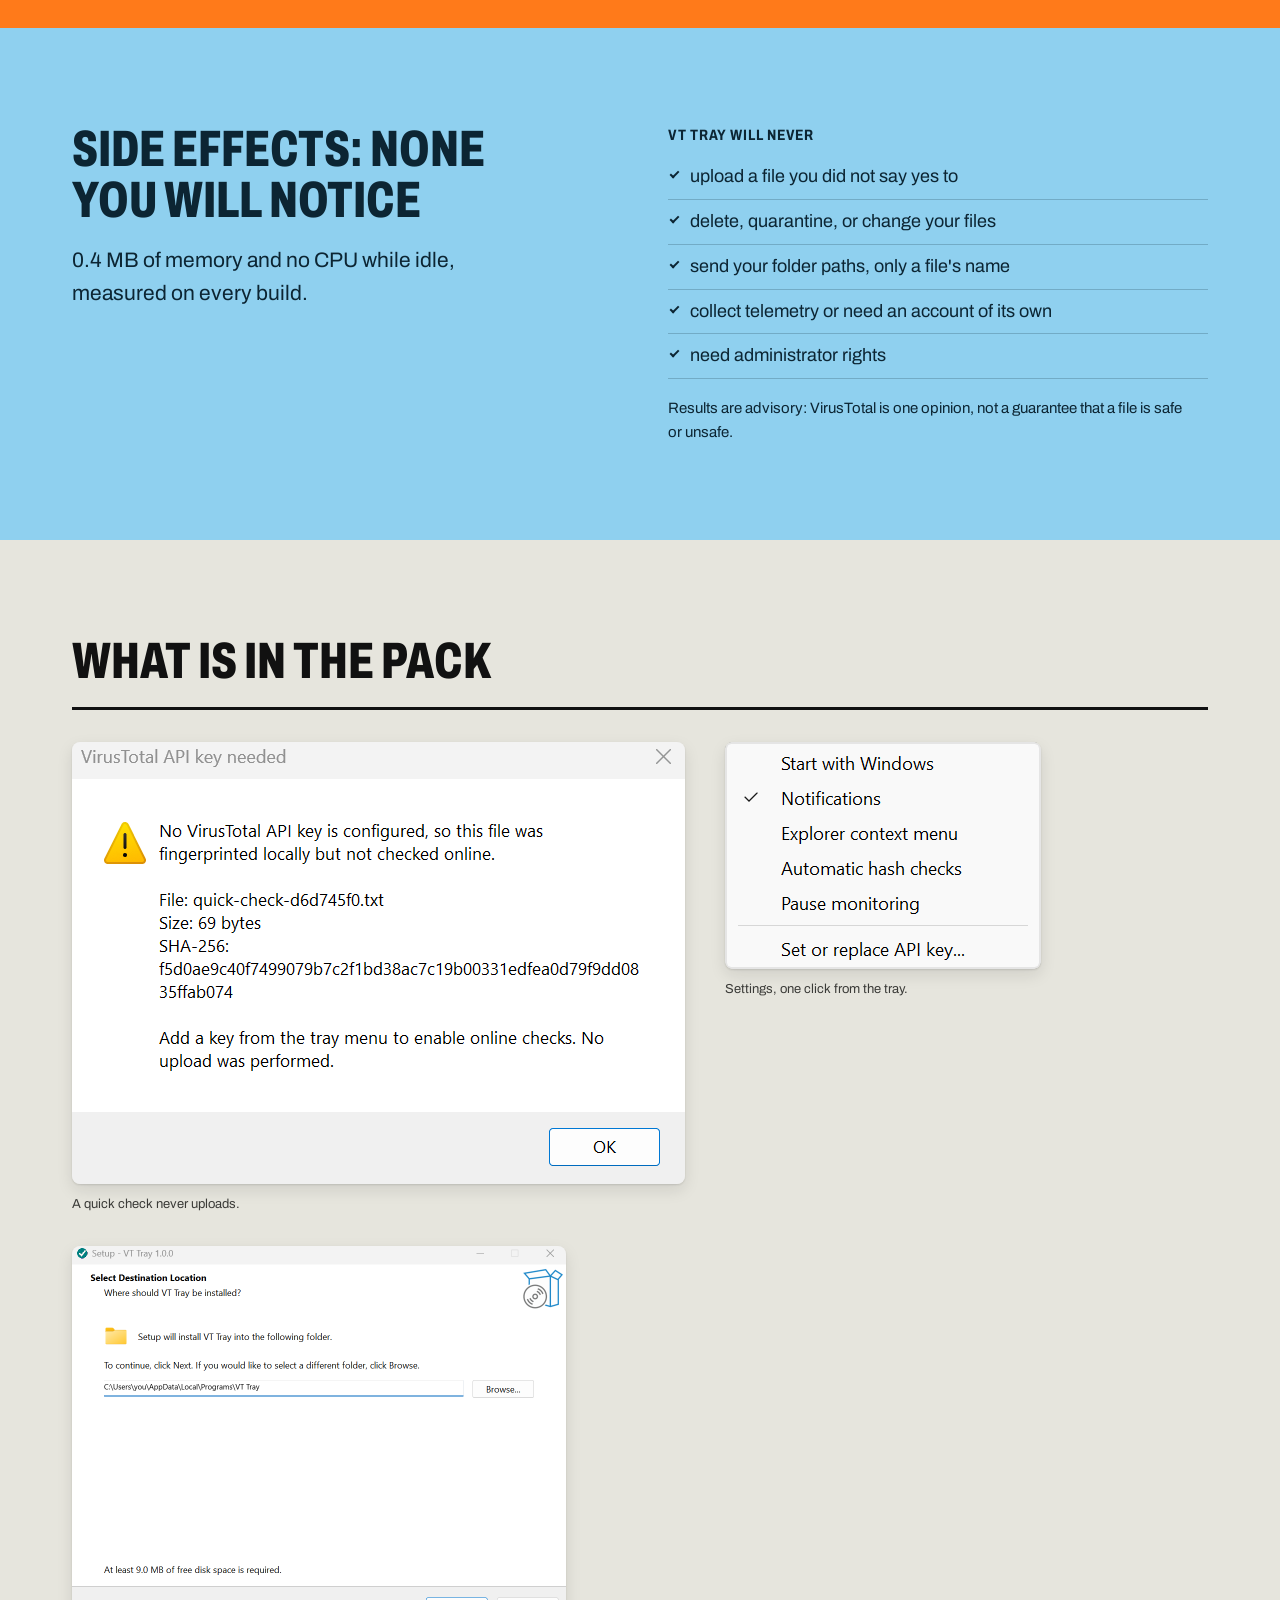
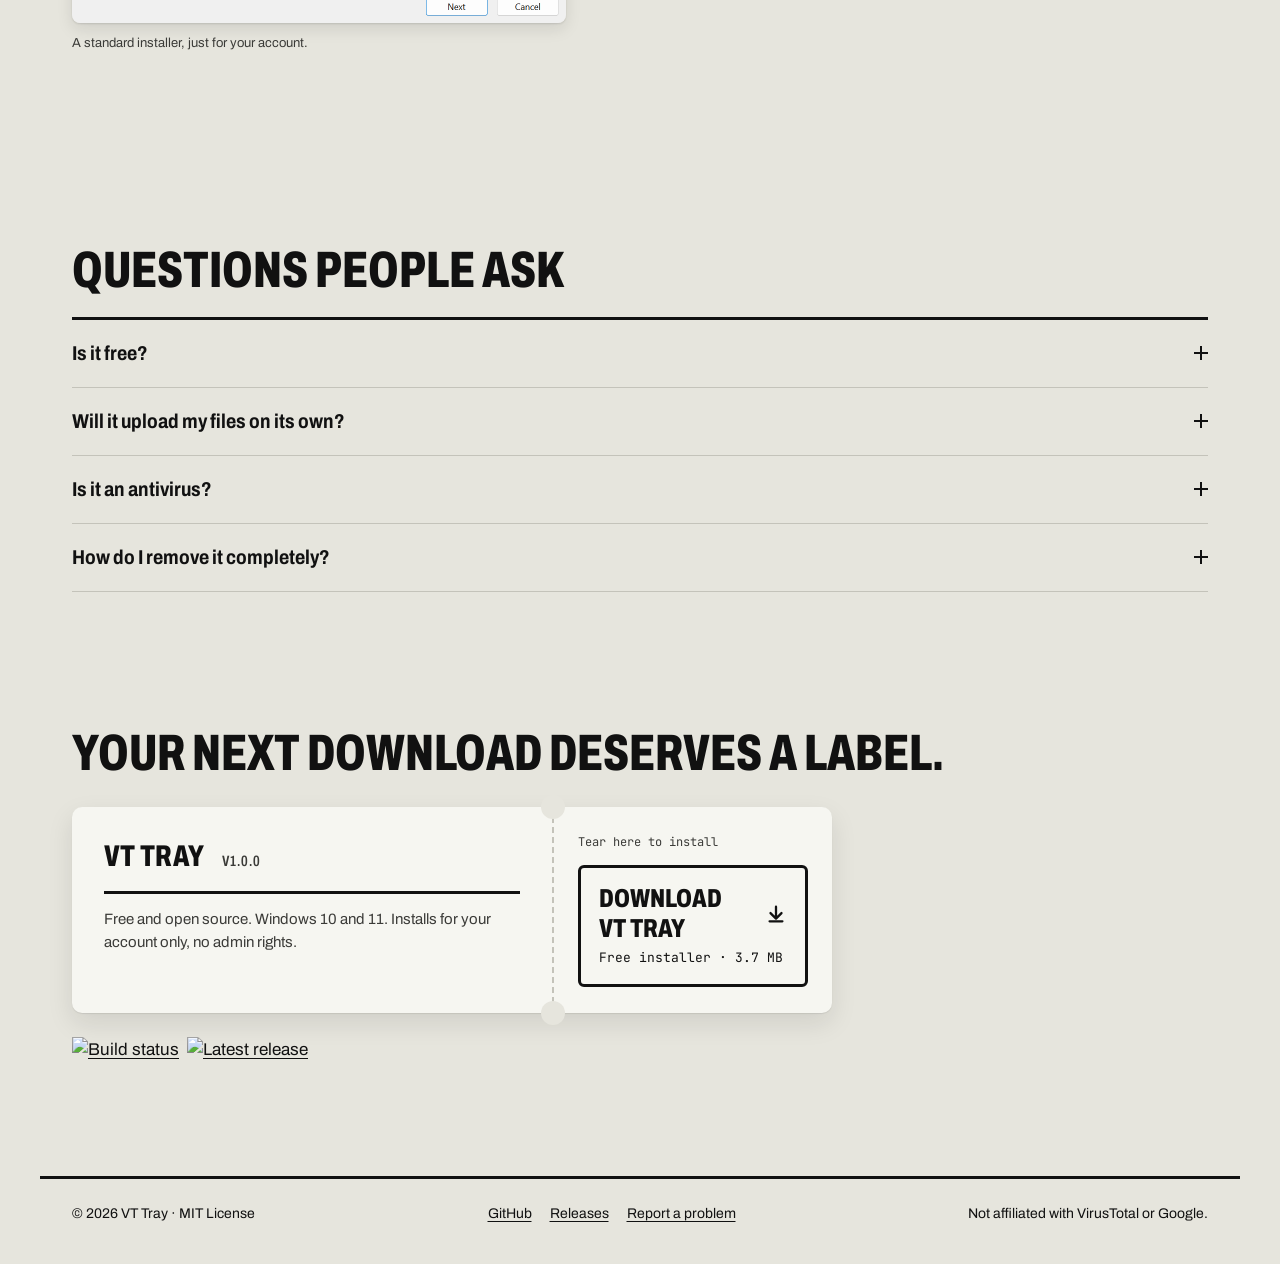
==== commit aac82e35: "Site: Dispensing Label redesign, review fixes, DESIGN.md and PRODUCT.md Hero label with tear-off dow" ====
--- a/site/public/index.html
+++ b/site/public/index.html
@@ -3,207 +3,252 @@
 <head>
   <meta charset="utf-8">
   <meta name="viewport" content="width=device-width, initial-scale=1">
-  <title>VT Tray: VirusTotal checks from your Windows tray</title>
-  <meta name="description" content="A tiny, always-on Windows tray app that checks new programs against VirusTotal by hash. Uploads only with your explicit consent. Free and open source.">
+  <title>VT Tray: check every download with VirusTotal, upload nothing without asking</title>
+  <meta name="description" content="VT Tray is a tiny Windows tray app that checks new programs against VirusTotal by fingerprint. A file is only ever uploaded after you say yes. Free and open source.">
+  <meta name="theme-color" content="#f6f6f1">
   <link rel="icon" href="favicon.ico">
+  <link rel="preload" href="fonts/Archivo.woff2" as="font" type="font/woff2" crossorigin>
   <link rel="stylesheet" href="style.css">
   <meta property="og:title" content="VT Tray">
-  <meta property="og:description" content="VirusTotal checks from your Windows tray. Hash-first, consent before every upload, 0.4 MB idle.">
+  <meta property="og:description" content="Every download gets a label. Only the fingerprint is checked; nothing is uploaded without your yes.">
   <meta property="og:image" content="https://vtray.sayed.app/img/tray-menu.png">
+  <script>document.documentElement.classList.add("js")</script>
+  <script defer src="main.js"></script>
 </head>
 <body>
-  <svg width="0" height="0" style="position:absolute" aria-hidden="true">
-    <symbol id="i-hash" viewBox="0 0 24 24"><path d="M4 9h16M4 15h16M10 3 8 21M16 3l-2 18"/></symbol>
-    <symbol id="i-shield" viewBox="0 0 24 24"><path d="M12 3 4 6v6c0 5 3.5 8 8 9 4.5-1 8-4 8-9V6z"/><path d="m9 12 2 2 4-4"/></symbol>
-    <symbol id="i-folder" viewBox="0 0 24 24"><path d="M3 6h6l2 2h10v11H3z"/></symbol>
-    <symbol id="i-menu" viewBox="0 0 24 24"><rect x="4" y="3" width="16" height="18" rx="2"/><path d="M8 8h8M8 12h8M8 16h5"/></symbol>
-    <symbol id="i-gauge" viewBox="0 0 24 24"><path d="M4 18a8 8 0 1 1 16 0"/><path d="m12 18 4-5"/></symbol>
-    <symbol id="i-chip" viewBox="0 0 24 24"><rect x="6" y="6" width="12" height="12" rx="1"/><path d="M9 2v4M15 2v4M9 18v4M15 18v4M2 9h4M2 15h4M18 9h4M18 15h4"/></symbol>
-    <symbol id="i-check" viewBox="0 0 24 24"><path d="m5 12 4 4 10-10"/></symbol>
-  </svg>
-
-  <header class="site-header">
-    <div class="wrap header-row">
-      <a class="brand" href="./"><img src="favicon.ico" alt="" width="22" height="22"> VT Tray</a>
-      <nav aria-label="Main">
-        <a href="#how">How it works</a>
-        <a href="#features">Features</a>
-        <a href="#privacy">Privacy</a>
-        <a href="#faq">FAQ</a>
-        <a class="nav-cta" href="https://github.com/abusayed0206/vtray/releases/latest">Download</a>
-      </nav>
-    </div>
+  <a class="skip" href="#main">Skip to content</a>
+
+  <header class="bar">
+    <a class="mark" href="./" aria-label="VT Tray home"><img src="favicon.ico" alt="" width="20" height="20"><span>VT Tray</span></a>
+    <nav aria-label="Main">
+      <a href="#leaflet">How it works</a>
+      <a href="#consent">Uploads</a>
+      <a href="#questions">Questions</a>
+      <a href="https://github.com/abusayed0206/vtray">GitHub</a>
+      <a class="nav-dl" href="https://github.com/abusayed0206/vtray/releases/latest">Download</a>
+    </nav>
   </header>
 
-  <main>
-    <section class="wrap intro">
-      <div class="intro-text">
-        <h1>Know what you run, before you run it.</h1>
-        <p class="lead">VT Tray sits quietly in your Windows tray, notices new programs in the folders you choose, and checks their fingerprints against VirusTotal. Nothing leaves your PC unless you say so.</p>
-        <div class="actions">
-          <a class="button primary" href="https://github.com/abusayed0206/vtray/releases/latest">Download for Windows</a>
-          <a class="button" href="https://github.com/abusayed0206/vtray">View on GitHub</a>
-        </div>
-        <p class="meta">Free and open source &middot; Windows 10 and 11 &middot; installs without admin rights</p>
-        <p class="badges">
-          <a href="https://github.com/abusayed0206/vtray/actions/workflows/ci.yml"><img src="https://github.com/abusayed0206/vtray/actions/workflows/ci.yml/badge.svg" alt="Build status" height="20"></a>
-          <a href="https://github.com/abusayed0206/vtray/releases/latest"><img src="https://img.shields.io/github/v/release/abusayed0206/vtray?display_name=tag&amp;sort=semver" alt="Latest release" height="20"></a>
-        </p>
-      </div>
-      <div class="stage" aria-label="VT Tray menu above the Windows taskbar">
-        <img class="stage-menu" src="img/tray-menu.png" alt="VT Tray menu: check a file, add watched folder, recent checks, quota, API key status, settings" width="372" height="400">
-        <div class="taskbar" aria-hidden="true">
-          <span class="tb-icon"></span><span class="tb-icon"></span><span class="tb-icon"></span>
-          <span class="tb-spacer"></span>
-          <img class="tb-tray" src="favicon.ico" alt="" width="16" height="16">
-          <span class="tb-clock">4:46 PM</span>
-        </div>
-      </div>
-    </section>
-
-    <section class="facts" aria-label="Measured facts">
-      <div class="wrap facts-row">
-        <div class="fact"><strong>0.4 MB</strong><span>memory while idle</span></div>
-        <div class="fact"><strong>0%</strong><span>CPU while idle</span></div>
-        <div class="fact"><strong>0</strong><span>uploads without your consent</span></div>
-        <div class="fact"><strong>500</strong><span>free checks a day, never exceeded</span></div>
-      </div>
-    </section>
-
-    <section id="how" class="wrap section">
-      <h2>How it works</h2>
-      <ol class="how">
-        <li>
-          <span class="step">1</span>
-          <h3>A new program appears</h3>
-          <p>You download an installer, or a script lands in a folder you watch. VT Tray waits until the file stops changing.</p>
-        </li>
-        <li>
-          <span class="step">2</span>
-          <h3>Its fingerprint is checked</h3>
-          <p>The file is hashed on your PC. Only the SHA-256 is looked up, and the verdict from 70+ engines comes back in seconds.</p>
-        </li>
-        <li>
-          <span class="step">3</span>
-          <h3>You decide about unknowns</h3>
-          <p>If VirusTotal has never seen the file, you can upload it after a clear confirmation. The report opens when the analysis is done.</p>
-        </li>
-      </ol>
-    </section>
-
-    <section id="features" class="wrap section">
-      <h2>Features</h2>
-      <div class="features">
-        <div class="feature">
-          <svg class="icon"><use href="#i-hash"/></svg>
-          <h3>Hash first</h3>
-          <p>Check any file from the tray or from Explorer. Known files never need an upload.</p>
-        </div>
-        <div class="feature">
-          <svg class="icon"><use href="#i-shield"/></svg>
-          <h3>Consent before every upload</h3>
-          <p>Name, size, fingerprint, and a sharing warning before anything is sent. No is the default.</p>
-        </div>
-        <div class="feature">
-          <svg class="icon"><use href="#i-folder"/></svg>
-          <h3>Folder monitoring</h3>
-          <p>New programs and scripts in watched folders are announced once. Unplugged drives are picked up again when they return.</p>
-        </div>
-        <div class="feature">
-          <svg class="icon"><use href="#i-menu"/></svg>
-          <h3>Explorer menu</h3>
-          <p><em>Check with VT Tray</em> never uploads. <em>Upload with VT Tray...</em> always asks first.</p>
-        </div>
-        <div class="feature">
-          <svg class="icon"><use href="#i-gauge"/></svg>
-          <h3>Stays within the free API</h3>
-          <p>4 requests a minute, 500 a day, 15.5K a month, with 100 a day kept for you and a warning before any limit.</p>
-        </div>
-        <div class="feature">
-          <svg class="icon"><use href="#i-chip"/></svg>
-          <h3>Practically invisible</h3>
-          <p>About 2 MB of private memory and no CPU while idle. The budget is checked on every build.</p>
-        </div>
-      </div>
-    </section>
-
-    <section class="wrap section">
-      <h2>See it</h2>
-      <div class="gallery">
-        <figure class="window">
-          <img src="img/tray-settings.png" alt="Settings submenu: start with Windows, notifications, Explorer context menu, automatic hash checks, pause monitoring, API key" width="316" height="227" loading="lazy">
-          <figcaption>Every setting is one click from the tray.</figcaption>
+  <main id="main">
+    <!-- The dispensing label: the first viewport. -->
+    <section class="counter" aria-labelledby="directions">
+      <article class="label" data-print>
+        <div class="label-sheet">
+          <header class="label-head">
+            <span class="label-brand">VT Tray</span>
+            <span class="label-kind">VirusTotal fingerprint check</span>
+            <span class="label-no">No. 0001</span>
+          </header>
+
+          <h1 id="directions" class="directions">Check every download before you run it. Upload nothing without asking.</h1>
+
+          <dl class="fields">
+            <div class="field"><dt>File</dt><dd class="v">VTray-Setup-1.0.0.exe</dd></div>
+            <div class="field"><dt>Size</dt><dd class="v">3.7 MB</dd></div>
+            <div class="field"><dt>Sent</dt><dd class="v">fingerprint only</dd></div>
+            <div class="field result"><dt>VirusTotal</dt><dd class="v"><strong>0</strong> of 72 engines flagged</dd></div>
+            <div class="field wide"><dt>Fingerprint (SHA-256)</dt><dd class="v hash">fe88adaa3e341d220bbfa15b876963a74a670d0d0c6af11654e65f2fd60e1eb4</dd></div>
+          </dl>
+
+          <p class="dosage">Sits in your tray. Checks new programs in the folders you choose. About 0.4 MB of memory while idle.</p>
+          <p class="sample">Sample label. The fingerprint is the real installer; the engine count illustrates a clean result.</p>
+        </div>
+
+        <aside class="stub" aria-label="Download">
+          <span class="stub-kicker">Tear here to install</span>
+          <a class="take" href="https://github.com/abusayed0206/vtray/releases/latest">
+            <span class="take-main">Download for Windows <svg class="take-arrow" viewBox="0 0 24 24" aria-hidden="true"><path d="M12 4v13M6 11l6 6 6-6M5 20h14"/></svg></span>
+            <span class="take-sub">Free &middot; v1.0.0 &middot; 3.7 MB</span>
+          </a>
+          <ul class="stub-facts">
+            <li>Windows 10 and 11</li>
+            <li>No admin rights</li>
+            <li>Open source, MIT</li>
+          </ul>
+          <a class="stub-link" href="https://github.com/abusayed0206/vtray/releases/latest">Portable exe</a>
+          <a class="stub-link" href="https://github.com/abusayed0206/vtray">Source code</a>
+        </aside>
+
+        <div class="sticker sticker-yellow">
+          <span class="sticker-big">Ask before uploading</span>
+          <span class="sticker-small">Unknown files are only sent if you say yes</span>
+        </div>
+        <div class="sticker sticker-blue">
+          <span class="sticker-big">Advisory only</span>
+          <span class="sticker-small">One opinion, never a guarantee</span>
+        </div>
+      </article>
+    </section>
+
+    <!-- The patient leaflet. -->
+    <section id="leaflet" class="leaflet" aria-labelledby="leaflet-title">
+      <div class="leaflet-head">
+        <h2 id="leaflet-title">Read this before you install</h2>
+        <p>Everything VT Tray does, in plain words. Keep it, you may want to read it again.</p>
+      </div>
+
+      <div class="leaflet-cols">
+        <article class="part">
+          <h3><span class="part-n">1</span> What VT Tray is and what it is used for</h3>
+          <p>VT Tray is a small app that lives next to your clock. When a new program or script lands in a folder you watch, it waits until the file stops changing, then works out its fingerprint (a SHA-256 hash) on your PC.</p>
+          <p>It asks <a href="https://www.virustotal.com">VirusTotal</a> about that fingerprint, and shows what more than seventy security engines thought of the file. If they already know it, nothing else happens.</p>
+        </article>
+
+        <article class="part">
+          <h3><span class="part-n">2</span> How to use VT Tray</h3>
+          <ul class="ticks">
+            <li><strong>From the tray:</strong> right-click the icon and choose Check a file.</li>
+            <li><strong>From Explorer:</strong> right-click any file, Show more options, Check with VT Tray.</li>
+            <li><strong>Watched folders:</strong> add your Downloads folder and new programs are checked as they arrive.</li>
+          </ul>
+          <figure class="pack">
+            <img src="img/tray-menu.png" alt="The VT Tray menu with Check a file, Add watched folder, Recent checks, quota and API key status, Settings" width="372" height="400" loading="lazy">
+            <figcaption>The tray menu, as shipped.</figcaption>
+          </figure>
+        </article>
+
+        <article class="part">
+          <h3><span class="part-n">3</span> What you need</h3>
+          <p>A free VirusTotal account and its API key. Paste it once under Settings, Set or replace API key. It is kept in Windows Credential Manager and never written to logs or settings files.</p>
+          <figure class="pack">
+            <img src="img/api-key.png" alt="The API key dialog explaining where the key is stored" width="612" height="291" loading="lazy">
+            <figcaption>Where your key goes.</figcaption>
+          </figure>
+        </article>
+      </div>
+    </section>
+
+    <!-- Yellow field: the consent step, the reason this product exists. -->
+    <section id="consent" class="field-yellow" aria-labelledby="consent-title">
+      <div class="consent-copy">
+        <h2 id="consent-title">Before anything is uploaded, you are asked. Every time.</h2>
+        <p>Most files are already known to VirusTotal, so only their fingerprint is needed. For a file it has never seen, VT Tray can upload it, but only after this question, for that one file. <strong>No</strong> is the default answer.</p>
+        <p class="aside">Uploaded files are shared with VirusTotal's security community, which is why the question exists.</p>
+      </div>
+
+      <div class="peel" data-peel>
+        <div class="dialog" id="consent-dialog">
+          <p class="dialog-title">Upload to VirusTotal?</p>
+          <p>VirusTotal does not know this file.</p>
+          <p class="dialog-facts">File: report-tool.exe<br>Size: 1.4 MB<br>SHA-256: 9c1f…e27a</p>
+          <p>Uploading sends the file content to VirusTotal and shares it with the security community. Only upload files you are allowed to share.</p>
+          <p>Upload this file?</p>
+          <div class="dialog-buttons" aria-hidden="true"><span class="btn-yes">Yes</span><span class="btn-no">No</span></div>
+          <p class="dialog-note">The wording VT Tray uses. File details are illustrative.</p>
+        </div>
+        <button class="peel-sticker" type="button" aria-controls="consent-dialog" aria-expanded="true">
+          <span class="sticker-big">Peel to read the question</span>
+          <span class="sticker-small">This is what stands between your file and an upload</span>
+        </button>
+      </div>
+    </section>
+
+    <!-- Orange field: the limits, as a do-not-exceed label. -->
+    <section class="field-orange" aria-labelledby="limits-title">
+      <h2 id="limits-title">Do not exceed the free limits. VT Tray won't.</h2>
+      <div class="dose-label">
+        <p class="dose-head">Per API key</p>
+        <ul class="dose-lines">
+          <li>No more than <b>4</b> checks a minute.</li>
+          <li>No more than <b>500</b> checks a day, <b>100</b> of them kept for the files you check yourself.</li>
+          <li>No more than <b>15.5K</b> checks a month.</li>
+        </ul>
+      </div>
+      <p>One counter guards every request, survives restarts, and warns you before a limit is reached, so a busy Downloads folder never uses up the checks you wanted for yourself.</p>
+    </section>
+
+    <!-- Pale blue field: storage and side effects. -->
+    <section class="field-blue" aria-labelledby="effects-title">
+      <div class="effects">
+        <h2 id="effects-title">Side effects: none you will notice</h2>
+        <p class="lede">0.4 MB of memory and no CPU while idle, measured on every build.</p>
+      </div>
+      <div class="effects-list">
+        <h3>VT Tray will never</h3>
+        <ul class="ticks">
+          <li>upload a file you did not say yes to</li>
+          <li>delete, quarantine, or change your files</li>
+          <li>send your folder paths, only a file's name</li>
+          <li>collect telemetry or need an account of its own</li>
+          <li>need administrator rights</li>
+        </ul>
+        <p class="small">Results are advisory: VirusTotal is one opinion, not a guarantee that a file is safe or unsafe.</p>
+      </div>
+    </section>
+
+    <section class="leaflet more" aria-labelledby="see-title">
+      <div class="leaflet-head">
+        <h2 id="see-title">What is in the pack</h2>
+      </div>
+      <div class="pack-row">
+        <figure class="pack">
+          <img src="img/quick-check-no-key.png" alt="A quick check result showing file name, size and SHA-256" width="613" height="442" loading="lazy">
+          <figcaption>A quick check never uploads.</figcaption>
         </figure>
-        <figure class="window">
-          <img src="img/api-key.png" alt="API key dialog" width="640" height="313" loading="lazy">
-          <figcaption>Your key stays in Windows Credential Manager.</figcaption>
+        <figure class="pack">
+          <img src="img/tray-settings.png" alt="Settings submenu: Start with Windows, Notifications, Explorer context menu, Automatic hash checks, Pause monitoring, API key" width="316" height="227" loading="lazy">
+          <figcaption>Settings, one click from the tray.</figcaption>
         </figure>
-        <figure class="window">
-          <img src="img/quick-check-no-key.png" alt="Quick check result with file name, size and SHA-256" width="641" height="464" loading="lazy">
-          <figcaption>A quick check fingerprints locally and never uploads.</figcaption>
+        <figure class="pack pack-small">
+          <img src="img/installer.png" alt="The VT Tray setup wizard choosing the install folder in your user profile" width="988" height="754" loading="lazy">
+          <figcaption>A standard installer, just for your account.</figcaption>
         </figure>
-        <figure class="window">
-          <img src="img/installer.png" alt="VT Tray setup wizard" width="1016" height="776" loading="lazy">
-          <figcaption>A standard installer for your account only.</figcaption>
-        </figure>
-      </div>
-    </section>
-
-    <section id="privacy" class="wrap section privacy">
-      <div>
-        <h2>Private by design</h2>
-        <p class="lead small">VT Tray has no servers, no accounts, and no telemetry. It talks to VirusTotal and nothing else.</p>
-      </div>
-      <ul class="checks">
-        <li><svg class="icon"><use href="#i-check"/></svg>Only fingerprints are sent unless you confirm an upload.</li>
-        <li><svg class="icon"><use href="#i-check"/></svg>Uploads carry the file name, never your folder paths.</li>
-        <li><svg class="icon"><use href="#i-check"/></svg>Your API key never appears in logs or settings files.</li>
-        <li><svg class="icon"><use href="#i-check"/></svg>Never deletes, quarantines, or changes your files.</li>
-        <li><svg class="icon"><use href="#i-check"/></svg>Uninstalling removes every entry, setting, and log it created.</li>
-      </ul>
-    </section>
-
-    <section id="faq" class="wrap section">
-      <h2>Questions</h2>
+      </div>
+    </section>
+
+    <section id="questions" class="leaflet questions" aria-labelledby="q-title">
+      <div class="leaflet-head">
+        <h2 id="q-title">Questions people ask</h2>
+      </div>
       <div class="faq">
         <details>
           <summary>Is it free?</summary>
-          <p>Yes. VT Tray is open source under the MIT license, and it works with a free VirusTotal account. You bring your own API key.</p>
-        </details>
-        <details>
-          <summary>Will it upload my files automatically?</summary>
-          <p>Never. Monitoring and quick checks only look up fingerprints. An upload always needs your confirmation for that specific file, because VirusTotal shares submitted files with security researchers.</p>
+          <p>Yes. VT Tray is open source under the MIT license and works with a free VirusTotal account.</p>
+        </details>
+        <details>
+          <summary>Will it upload my files on its own?</summary>
+          <p>No. Watched folders and quick checks only look up fingerprints. An upload always needs your yes for that specific file.</p>
         </details>
         <details>
           <summary>Is it an antivirus?</summary>
-          <p>No. It shows VirusTotal's reputation data so you can decide. It never blocks or removes anything, and results are advisory.</p>
-        </details>
-        <details>
-          <summary>Do I need administrator rights?</summary>
-          <p>No. Setup installs to your user profile, and the app only writes to your own settings.</p>
+          <p>No. It shows you VirusTotal's opinion so you can decide. It never blocks or removes anything.</p>
         </details>
         <details>
           <summary>How do I remove it completely?</summary>
-          <p>Uninstall from Settings &gt; Apps, or choose Remove VT Tray from this PC in its menu. Startup and Explorer entries, the saved key, settings, cache, and logs are all removed.</p>
-        </details>
-      </div>
-    </section>
-
-    <section class="wrap closing">
-      <h2>Try it on your next download.</h2>
-      <div class="actions center">
-        <a class="button primary" href="https://github.com/abusayed0206/vtray/releases/latest">Download VT Tray</a>
-        <a class="button" href="https://github.com/abusayed0206/vtray">Read the source</a>
-      </div>
+          <p>Uninstall from Settings, Apps. Startup and Explorer entries, the saved key, settings, cache, and logs all go with it.</p>
+        </details>
+      </div>
+    </section>
+
+    <section class="last" aria-labelledby="last-title">
+      <h2 id="last-title">Your next download deserves a label.</h2>
+      <div class="closing-label">
+        <div class="closing-sheet">
+          <header class="label-head">
+            <span class="label-brand">VT Tray</span>
+            <span class="label-kind">v1.0.0</span>
+          </header>
+          <p>Free and open source. Windows 10 and 11. Installs for your account only, no admin rights.</p>
+        </div>
+        <aside class="stub" aria-label="Download">
+          <span class="stub-kicker">Tear here to install</span>
+          <a class="take" href="https://github.com/abusayed0206/vtray/releases/latest">
+            <span class="take-main">Download VT&nbsp;Tray <svg class="take-arrow" viewBox="0 0 24 24" aria-hidden="true"><path d="M12 4v13M6 11l6 6 6-6M5 20h14"/></svg></span>
+            <span class="take-sub">Free installer &middot; 3.7 MB</span>
+          </a>
+        </aside>
+      </div>
+      <p class="badges">
+        <a href="https://github.com/abusayed0206/vtray/actions/workflows/ci.yml"><img src="https://github.com/abusayed0206/vtray/actions/workflows/ci.yml/badge.svg" alt="Build status" height="20"></a>
+        <a href="https://github.com/abusayed0206/vtray/releases/latest"><img src="https://img.shields.io/github/v/release/abusayed0206/vtray?display_name=tag&amp;sort=semver" alt="Latest release" height="20"></a>
+      </p>
     </section>
   </main>
 
-  <footer class="site-footer">
-    <div class="wrap footer-row">
-      <span>&copy; 2026 VT Tray &middot; MIT License</span>
-      <span class="footer-links"><a href="https://github.com/abusayed0206/vtray">GitHub</a><a href="https://github.com/abusayed0206/vtray/releases">Releases</a><a href="https://github.com/abusayed0206/vtray/issues">Report an issue</a></span>
-      <span>Not affiliated with VirusTotal or Google.</span>
-    </div>
+  <footer class="foot">
+    <span>&copy; 2026 VT Tray &middot; MIT License</span>
+    <span class="foot-links"><a href="https://github.com/abusayed0206/vtray">GitHub</a><a href="https://github.com/abusayed0206/vtray/releases">Releases</a><a href="https://github.com/abusayed0206/vtray/issues">Report a problem</a></span>
+    <span>Not affiliated with VirusTotal or Google.</span>
   </footer>
 </body>
 </html>
--- a/site/public/style.css
+++ b/site/public/style.css
@@ -1,30 +1,45 @@
-/* Palettes: Pearl Minimal (light) and Void Space (dark) from the no-slop-ui reference. */
+/* World: a pharmacy dispensing label and its patient leaflet.
+   Labels print on off-white thermal stock; auxiliary-sticker colours own whole regions. */
+@font-face {
+  font-family: "Archivo";
+  src: url("fonts/Archivo.woff2") format("woff2");
+  font-weight: 400 800;
+  font-stretch: 62% 125%;
+  font-display: swap;
+}
+
+@font-face {
+  font-family: "JetBrains Mono";
+  src: url("fonts/JetBrainsMono.woff2") format("woff2");
+  font-weight: 400 600;
+  font-display: swap;
+}
+
+@property --fold {
+  syntax: "<length-percentage>";
+  inherits: true;
+  initial-value: 46px;
+}
+
 :root {
-  --background: #f8f9fa;
-  --surface: #ffffff;
-  --sunken: #eef1f4;
-  --primary: #0066cc;
-  --primary-text: #ffffff;
-  --text: #212529;
-  --muted: #5c636a;
-  --border: #dee2e6;
-  --taskbar: #e9ecef;
+  --ground: #e6e5dd;
+  --stock: #f6f6f1;
+  --window: #ffffff;
+  --ink: #111111;
+  --ink-2: #3b3b38;
+  --rule: #c4c3ba;
+  --yellow: #ffd400;
+  --yellow-ink: #2b2400;
+  --orange: #ff7a1a;
+  --orange-ink: #2a1200;
+  --blue: #8fd0ef;
+  --blue-ink: #0c2533;
+  --green: #17733f;
+  --label: "Archivo", system-ui, sans-serif;
+  --mono: "JetBrains Mono", ui-monospace, monospace;
+  --stub: 280px;
   color-scheme: light;
-}
-
-@media (prefers-color-scheme: dark) {
-  :root {
-    --background: #0d1117;
-    --surface: #161b22;
-    --sunken: #11161d;
-    --primary: #58a6ff;
-    --primary-text: #0d1117;
-    --text: #c9d1d9;
-    --muted: #8b949e;
-    --border: #30363d;
-    --taskbar: #1c2128;
-    color-scheme: dark;
-  }
+  accent-color: var(--ink);
 }
 
 *,
@@ -35,544 +50,1046 @@
 
 html {
   scroll-behavior: smooth;
+  scrollbar-color: var(--ink-2) var(--ground);
 }
 
 body {
   margin: 0;
-  background: var(--background);
-  color: var(--text);
-  font-family: system-ui, -apple-system, "Helvetica Neue", sans-serif;
-  font-size: 16px;
-  line-height: 1.6;
+  background: var(--ground);
+  color: var(--ink);
+  font-family: var(--label);
+  font-size: 17px;
+  line-height: 1.55;
   -webkit-font-smoothing: antialiased;
 }
 
+::selection {
+  background: var(--yellow);
+  color: var(--ink);
+}
+
 a {
-  color: var(--primary);
-  text-decoration: none;
+  color: inherit;
+  text-decoration: underline;
+  text-decoration-thickness: 1px;
+  text-underline-offset: 3px;
 }
 
 a:hover {
-  text-decoration: underline;
-}
-
-a:focus-visible,
-.button:focus-visible,
-summary:focus-visible {
-  outline: 2px solid var(--primary);
-  outline-offset: 2px;
+  text-decoration-thickness: 2px;
+}
+
+:focus-visible {
+  outline: 3px solid var(--ink);
+  outline-offset: 3px;
 }
 
 img {
   max-width: 100%;
   height: auto;
-}
-
-.icon {
-  width: 20px;
-  height: 20px;
+  display: block;
+}
+
+h1,
+h2,
+h3 {
+  margin: 0;
+  text-wrap: balance;
+}
+
+p {
+  margin: 0;
+  text-wrap: pretty;
+}
+
+.skip {
+  position: absolute;
+  left: 16px;
+  top: -48px;
+  background: var(--ink);
+  color: var(--stock);
+  padding: 10px 14px;
+  z-index: 20;
+}
+
+.skip:focus {
+  top: 12px;
+}
+
+/* Top bar */
+.bar {
+  display: flex;
+  align-items: center;
+  justify-content: space-between;
+  gap: 24px;
+  max-width: 1200px;
+  margin: 0 auto;
+  padding: 20px 32px;
+}
+
+.mark {
+  display: flex;
+  align-items: center;
+  gap: 10px;
+  text-decoration: none;
+  font-weight: 800;
+  font-stretch: 75%;
+  font-size: 22px;
+  letter-spacing: 0.01em;
+  text-transform: uppercase;
+}
+
+.bar nav {
+  display: flex;
+  align-items: center;
+  gap: 28px;
+  font-stretch: 85%;
+  font-weight: 600;
+  font-size: 15px;
+  text-transform: uppercase;
+  letter-spacing: 0.04em;
+}
+
+.bar nav a {
+  text-decoration: none;
+}
+
+.bar nav a:hover {
+  text-decoration: underline;
+}
+
+.bar nav .nav-dl {
+  padding: 6px 12px;
+  border: 2px solid var(--ink);
+  border-radius: 6px;
+}
+
+.bar nav .nav-dl:hover {
+  text-decoration: none;
+  background: var(--ink);
+  color: var(--stock);
+}
+
+/* The counter: one dispensing label, printed on stock. */
+.counter {
+  max-width: 1200px;
+  margin: 0 auto;
+  padding: 28px 32px 96px;
+}
+
+.label {
+  position: relative;
+  display: grid;
+  grid-template-columns: 1fr var(--stub);
+  background: var(--stock);
+  border-radius: 10px;
+  box-shadow: 0 1px 1px rgba(17, 17, 17, 0.08), 0 10px 26px rgba(17, 17, 17, 0.1);
+}
+
+.label-sheet {
+  padding: 36px 44px 32px;
+}
+
+.label-head {
+  display: flex;
+  align-items: baseline;
+  gap: 18px;
+  padding-bottom: 16px;
+  border-bottom: 3px solid var(--ink);
+  font-stretch: 70%;
+  text-transform: uppercase;
+}
+
+.label-brand {
+  font-weight: 800;
+  font-size: 30px;
+  letter-spacing: 0.01em;
+}
+
+.label-kind {
+  font-weight: 600;
+  font-size: 15px;
+  letter-spacing: 0.06em;
+  color: var(--ink-2);
+}
+
+.label-no {
+  margin-left: auto;
+  font-family: var(--mono);
+  font-stretch: normal;
+  font-size: 13px;
+  color: var(--ink-2);
+}
+
+.directions {
+  margin: 28px 0;
+  font-weight: 800;
+  font-stretch: 68%;
+  font-size: clamp(38px, 4.4vw, 64px);
+  line-height: 0.98;
+  letter-spacing: -0.01em;
+  text-transform: uppercase;
+  max-width: 21ch;
+}
+
+.fields {
+  display: grid;
+  grid-template-columns: 1.7fr 0.7fr 1fr 1.3fr;
+  margin: 0;
+  border-top: 1px solid var(--ink);
+}
+
+.field {
+  padding: 12px 16px 12px 0;
+  border-bottom: 1px solid var(--rule);
+}
+
+.field + .field {
+  padding-left: 16px;
+  border-left: 1px solid var(--rule);
+}
+
+.field.wide {
+  grid-column: 1 / -1;
+  border-left: 0;
+  padding-left: 0;
+}
+
+.field dt {
+  font-stretch: 75%;
+  font-weight: 700;
+  font-size: 12px;
+  letter-spacing: 0.08em;
+  text-transform: uppercase;
+  color: var(--ink-2);
+}
+
+.field dd {
+  margin: 4px 0 0;
+}
+
+.v {
+  font-family: var(--mono);
+  font-size: 15px;
+  font-variant-numeric: tabular-nums;
+  overflow-wrap: anywhere;
+}
+
+.hash {
+  font-size: 14px;
+  letter-spacing: 0.02em;
+}
+
+.result .v strong {
+  color: var(--green);
+  font-size: 18px;
+}
+
+.dosage {
+  margin-top: 22px;
+  font-size: 19px;
+  max-width: 52ch;
+}
+
+.sample {
+  margin-top: 14px;
+  max-width: 56ch;
+  font-size: 13px;
+  color: var(--ink-2);
+}
+
+/* Tear-off stub: perforation with die-cut notches; Download is its printed instruction. */
+.stub {
+  position: relative;
+  display: flex;
+  flex-direction: column;
+  gap: 14px;
+  padding: 36px 28px 32px;
+  border-left: 2px dashed var(--rule);
+}
+
+.stub::before,
+.stub::after {
+  content: "";
+  position: absolute;
+  left: -13px;
+  width: 24px;
+  height: 24px;
+  border-radius: 50%;
+  background: var(--ground);
+}
+
+.stub::before {
+  top: -12px;
+}
+
+.stub::after {
+  bottom: -12px;
+}
+
+.stub-kicker {
+  font-family: var(--mono);
+  font-size: 12px;
+  color: var(--ink-2);
+}
+
+.take {
+  display: flex;
+  flex-direction: column;
+  gap: 4px;
+  padding: 16px 18px;
+  border: 3px solid var(--ink);
+  border-radius: 6px;
+  color: var(--ink);
+  text-decoration: none;
+  transition: background-color 160ms ease-out, color 160ms ease-out;
+}
+
+.take:hover {
+  background: var(--ink);
+  color: var(--stock);
+}
+
+.take-main {
+  display: flex;
+  align-items: center;
+  justify-content: space-between;
+  gap: 12px;
+  font-weight: 800;
+  font-stretch: 72%;
+  font-size: 26px;
+  line-height: 1.15;
+  text-transform: uppercase;
+}
+
+.take-arrow {
+  width: 22px;
+  height: 22px;
+  flex-shrink: 0;
   fill: none;
-  stroke: var(--primary);
-  stroke-width: 1.75;
+  stroke: currentColor;
+  stroke-width: 2.5;
   stroke-linecap: round;
   stroke-linejoin: round;
-  flex-shrink: 0;
-}
-
-.wrap {
-  max-width: 1080px;
+}
+
+.take-sub {
+  font-family: var(--mono);
+  font-size: 13px;
+}
+
+.stub-facts {
+  list-style: none;
+  margin: 6px 0 4px;
+  padding: 0;
+  font-size: 15px;
+}
+
+.stub-facts li {
+  padding: 8px 0;
+  border-bottom: 1px solid var(--rule);
+}
+
+.stub-link {
+  font-weight: 600;
+  font-size: 15px;
+}
+
+/* Auxiliary warning stickers. */
+.sticker {
+  position: absolute;
+  right: calc(var(--stub) + 28px);
+  top: -26px;
+  width: 230px;
+  padding: 18px 20px;
+  border-radius: 12px;
+  transform: rotate(-4deg);
+  box-shadow: 0 2px 2px rgba(17, 17, 17, 0.1), 0 8px 18px rgba(17, 17, 17, 0.14);
+}
+
+.sticker-yellow {
+  background: var(--yellow);
+  color: var(--yellow-ink);
+}
+
+.sticker-blue {
+  right: calc(var(--stub) + 44px);
+  left: auto;
+  top: auto;
+  bottom: -22px;
+  width: 210px;
+  padding: 12px 16px;
+  background: var(--blue);
+  color: var(--blue-ink);
+  transform: rotate(2deg);
+}
+
+.sticker-big {
+  display: block;
+  font-weight: 800;
+  font-stretch: 66%;
+  font-size: 26px;
+  line-height: 1;
+  text-transform: uppercase;
+}
+
+.sticker-blue .sticker-big {
+  font-size: 18px;
+}
+
+.sticker-small {
+  display: block;
+  margin-top: 8px;
+  font-size: 13px;
+  line-height: 1.35;
+}
+
+.sticker-blue .sticker-small {
+  margin-top: 4px;
+}
+
+/* Label printer: lines feed in once on load from an already-visible default. */
+.js [data-print] .directions,
+.js [data-print] .field,
+.js [data-print] .dosage {
+  animation: feed 520ms cubic-bezier(0.16, 1, 0.3, 1) both;
+}
+
+.js [data-print] .field:nth-child(1) { animation-delay: 120ms; }
+.js [data-print] .field:nth-child(2) { animation-delay: 180ms; }
+.js [data-print] .field:nth-child(3) { animation-delay: 240ms; }
+.js [data-print] .field:nth-child(4) { animation-delay: 300ms; }
+.js [data-print] .field:nth-child(5) { animation-delay: 360ms; }
+.js [data-print] .dosage { animation-delay: 420ms; }
+
+@keyframes feed {
+  from {
+    clip-path: inset(0 100% 0 0);
+  }
+  to {
+    clip-path: inset(0 0 0 0);
+  }
+}
+
+/* The leaflet: dense numbered small print, folded in panels. */
+.leaflet {
+  max-width: 1200px;
   margin: 0 auto;
-  padding: 0 24px;
-}
-
-/* Header */
-.site-header {
-  position: sticky;
-  top: 0;
-  z-index: 10;
-  background: var(--surface);
-  border-bottom: 1px solid var(--border);
-}
-
-.header-row {
-  display: flex;
-  align-items: center;
-  justify-content: space-between;
-  height: 60px;
-}
-
-.brand {
-  display: flex;
-  align-items: center;
-  gap: 10px;
-  color: var(--text);
-  font-weight: 650;
-  font-size: 17px;
-}
-
-.brand:hover {
-  text-decoration: none;
-}
-
-nav {
-  display: flex;
-  align-items: center;
-  gap: 24px;
-}
-
-nav a {
-  color: var(--muted);
+  padding: 96px 32px;
+}
+
+.leaflet-head {
+  display: grid;
+  grid-template-columns: minmax(0, 1fr) minmax(0, 1fr);
+  gap: 32px;
+  align-items: end;
+  padding-bottom: 20px;
+  border-bottom: 3px solid var(--ink);
+}
+
+.leaflet-head h2,
+.field-yellow h2,
+.field-orange h2,
+.field-blue h2,
+.last h2 {
+  font-weight: 800;
+  font-stretch: 70%;
+  font-size: clamp(32px, 4vw, 52px);
+  line-height: 1;
+  text-transform: uppercase;
+}
+
+.leaflet-head p {
+  color: var(--ink-2);
+  max-width: 46ch;
+}
+
+.leaflet-cols {
+  display: grid;
+  grid-template-columns: repeat(3, minmax(0, 1fr));
+  background: var(--stock);
+  border-radius: 0 0 6px 6px;
+}
+
+.part {
+  padding: 28px;
+}
+
+.part + .part {
+  /* Fold line between leaflet panels. */
+  border-left: 1px dashed var(--rule);
+}
+
+.part h3 {
+  display: flex;
+  gap: 12px;
+  align-items: baseline;
+  margin-bottom: 14px;
+  font-stretch: 80%;
+  font-weight: 700;
+  font-size: 19px;
+  line-height: 1.3;
+}
+
+.part-n {
+  font-family: var(--mono);
+  font-weight: 600;
   font-size: 15px;
-  transition: color 150ms ease;
-}
-
-nav a:hover {
-  color: var(--text);
-  text-decoration: none;
-}
-
-nav .nav-cta {
-  color: var(--primary-text);
-  background: var(--primary);
-  padding: 6px 14px;
-  border-radius: 8px;
-  font-weight: 500;
-}
-
-nav .nav-cta:hover {
-  color: var(--primary-text);
-  opacity: 0.9;
-}
-
-/* Intro */
-.intro {
-  display: grid;
-  grid-template-columns: 1.1fr 0.9fr;
-  gap: 56px;
-  align-items: center;
-  padding-top: 72px;
-  padding-bottom: 72px;
-}
-
-h1 {
-  font-size: 48px;
-  line-height: 1.1;
-  margin: 0 0 20px;
-  letter-spacing: -0.02em;
-  font-weight: 700;
-}
-
-.lead {
-  font-size: 19px;
-  color: var(--muted);
-  margin: 0 0 28px;
-  max-width: 560px;
-}
-
-.lead.small {
-  font-size: 17px;
-  margin: 0;
-}
-
-.actions {
-  display: flex;
-  flex-wrap: wrap;
-  gap: 12px;
-  margin-bottom: 18px;
-}
-
-.actions.center {
-  justify-content: center;
-  margin-bottom: 0;
-}
-
-.button {
-  display: inline-block;
-  padding: 11px 20px;
-  border: 1px solid var(--border);
-  border-radius: 8px;
-  background: var(--surface);
-  color: var(--text);
-  font-weight: 500;
-  transition: background-color 150ms ease, border-color 150ms ease, opacity 150ms ease;
-}
-
-.button:hover {
-  text-decoration: none;
-  border-color: var(--muted);
-}
-
-.button.primary {
-  background: var(--primary);
-  border-color: var(--primary);
-  color: var(--primary-text);
-}
-
-.button.primary:hover {
-  opacity: 0.9;
-}
-
-.meta {
-  color: var(--muted);
-  font-size: 14px;
-  margin: 0 0 12px;
-}
-
-.badges {
-  display: flex;
-  gap: 8px;
-  margin: 0;
-}
-
-/* Product visual: the real tray menu above a plain taskbar strip. */
-.stage {
-  display: flex;
-  flex-direction: column;
-  align-items: flex-end;
-  background: var(--sunken);
-  border: 1px solid var(--border);
-  border-radius: 12px;
-  padding: 32px 24px 0;
-  overflow: hidden;
-}
-
-.stage-menu {
-  width: 280px;
-  border: 1px solid var(--border);
-  border-radius: 8px;
-  box-shadow: 0 2px 8px rgba(0, 0, 0, 0.08);
-  background: #ffffff;
-  margin-right: 24px;
-}
-
-.taskbar {
-  display: flex;
-  align-items: center;
-  gap: 10px;
-  width: calc(100% + 48px);
-  margin: 20px -24px 0;
-  height: 44px;
-  padding: 0 16px;
-  background: var(--taskbar);
-  border-top: 1px solid var(--border);
-}
-
-.tb-icon {
-  width: 18px;
-  height: 18px;
-  border-radius: 4px;
-  background: var(--border);
-}
-
-.tb-spacer {
-  flex: 1;
-}
-
-.tb-tray {
-  outline: 1px solid var(--primary);
-  outline-offset: 4px;
-  border-radius: 2px;
-}
-
-.tb-clock {
-  font-size: 12px;
-  color: var(--muted);
-  margin-left: 8px;
-}
-
-/* Facts strip */
-.facts {
-  background: var(--surface);
-  border-top: 1px solid var(--border);
-  border-bottom: 1px solid var(--border);
-}
-
-.facts-row {
-  display: grid;
-  grid-template-columns: repeat(4, 1fr);
-}
-
-.fact {
-  padding: 24px 0;
-  display: flex;
-  flex-direction: column;
-}
-
-.fact + .fact {
-  padding-left: 24px;
-  border-left: 1px solid var(--border);
-}
-
-.fact strong {
-  font-size: 28px;
-  line-height: 1.2;
-  letter-spacing: -0.01em;
-}
-
-.fact span {
-  color: var(--muted);
-  font-size: 14px;
-}
-
-/* Sections */
-.section {
-  padding-top: 64px;
-  padding-bottom: 64px;
-}
-
-.section + .section {
-  border-top: 1px solid var(--border);
-}
-
-h2 {
-  font-size: 28px;
-  line-height: 1.25;
-  margin: 0 0 28px;
-  letter-spacing: -0.01em;
-}
-
-h3 {
-  font-size: 16px;
-  margin: 0 0 6px;
-}
-
-.how {
+}
+
+.part p + p {
+  margin-top: 12px;
+}
+
+.ticks {
   list-style: none;
   margin: 0;
   padding: 0;
+}
+
+.ticks li {
+  position: relative;
+  padding: 8px 0 8px 22px;
+  border-bottom: 1px solid color-mix(in srgb, currentColor 22%, transparent);
+}
+
+.ticks li::before {
+  content: "";
+  position: absolute;
+  left: 2px;
+  top: 16px;
+  width: 9px;
+  height: 5px;
+  border-left: 2px solid currentColor;
+  border-bottom: 2px solid currentColor;
+  transform: rotate(-45deg);
+}
+
+.pack {
+  margin: 20px 0 0;
+}
+
+.pack img {
+  border-radius: 8px;
+  box-shadow: 0 1px 2px rgba(17, 17, 17, 0.12), 0 6px 16px rgba(17, 17, 17, 0.1);
+}
+
+.pack figcaption {
+  margin-top: 10px;
+  font-size: 13px;
+  color: var(--ink-2);
+}
+
+/* Sticker-coloured fields own whole regions. */
+.field-yellow,
+.field-orange,
+.field-blue {
+  padding: 96px max(32px, calc((100vw - 1136px) / 2));
+}
+
+.field-yellow {
   display: grid;
-  grid-template-columns: repeat(3, 1fr);
-  gap: 32px;
-}
-
-.how p,
-.feature p {
-  margin: 0;
-  color: var(--muted);
+  grid-template-columns: minmax(0, 1fr) minmax(0, 480px);
+  gap: 56px;
+  align-items: center;
+  background: var(--yellow);
+  color: var(--yellow-ink);
+}
+
+.consent-copy p {
+  margin-top: 18px;
+  font-size: 19px;
+  max-width: 54ch;
+}
+
+.consent-copy .aside {
   font-size: 15px;
 }
 
-.step {
-  display: inline-flex;
-  align-items: center;
-  justify-content: center;
-  width: 28px;
-  height: 28px;
-  margin-bottom: 12px;
-  border: 1px solid var(--border);
-  border-radius: 8px;
-  background: var(--surface);
-  color: var(--primary);
-  font-weight: 600;
+/* The peel: a die-cut sticker sits over the question with one corner already lifted. */
+.peel {
+  position: relative;
+  padding-left: 24px;
+}
+
+.dialog {
+  background: var(--window);
+  color: var(--ink);
+  border-radius: 10px;
+  padding: 22px 26px 20px;
+  box-shadow: 0 2px 4px rgba(43, 36, 0, 0.12), 0 16px 36px rgba(43, 36, 0, 0.16);
+  font-size: 15px;
+}
+
+.dialog p + p {
+  margin-top: 10px;
+}
+
+.dialog-title {
+  font-weight: 700;
+  font-size: 17px;
+}
+
+.dialog-facts {
+  font-family: var(--mono);
+  font-size: 13px;
+  line-height: 1.6;
+}
+
+.dialog-buttons {
+  display: flex;
+  justify-content: flex-end;
+  gap: 10px;
+  margin-top: 16px;
+}
+
+.dialog-buttons span {
+  padding: 7px 22px;
+  border: 1px solid var(--rule);
+  border-radius: 6px;
   font-size: 14px;
 }
 
-.features {
-  display: grid;
-  grid-template-columns: repeat(3, 1fr);
-  gap: 1px;
-  background: var(--border);
-  border: 1px solid var(--border);
-  border-radius: 12px;
-  overflow: hidden;
-}
-
-.feature {
-  background: var(--surface);
-  padding: 24px;
-}
-
-.feature .icon {
-  margin-bottom: 12px;
-}
-
-.gallery {
-  display: grid;
-  grid-template-columns: repeat(2, 1fr);
-  gap: 24px;
-  align-items: start;
-}
-
-.window {
-  margin: 0;
-  background: var(--sunken);
-  border: 1px solid var(--border);
-  border-radius: 12px;
-  padding: 24px;
-}
-
-.window img {
+.dialog-buttons .btn-no {
+  border: 2px solid var(--ink);
+}
+
+.dialog-note {
+  margin-top: 14px;
+  font-size: 12px;
+  color: var(--ink-2);
+}
+
+.peel-sticker {
+  display: none;
+}
+
+.js .peel-sticker {
+  --fold: 46px;
+  position: absolute;
+  left: 0;
+  top: 52px;
+  width: min(330px, 78%);
   display: block;
-  margin: 0 auto;
-  border-radius: 6px;
-  border: 1px solid var(--border);
-  box-shadow: 0 2px 8px rgba(0, 0, 0, 0.08);
-  background: #ffffff;
-}
-
-figcaption {
-  margin-top: 14px;
+  padding: 22px 24px 30px;
+  border: 0;
+  border-radius: 10px;
+  text-align: left;
+  cursor: pointer;
+  font: inherit;
+  background: var(--orange);
+  color: var(--orange-ink);
+  transform: rotate(-3deg);
+  filter: drop-shadow(0 2px 2px rgba(42, 18, 0, 0.2)) drop-shadow(0 10px 18px rgba(42, 18, 0, 0.2));
+  /* The lifted corner is cut away; the triangle below shows the sticker's white liner side. */
+  clip-path: polygon(0 0, 100% 0, 100% calc(100% - var(--fold)), calc(100% - var(--fold)) 100%, 0 100%);
+  transition: --fold 700ms cubic-bezier(0.16, 1, 0.3, 1), opacity 240ms ease-out 520ms;
+}
+
+.js .peel-sticker::after {
+  content: "";
+  position: absolute;
+  right: 0;
+  bottom: 0;
+  width: var(--fold);
+  height: var(--fold);
+  background: linear-gradient(315deg, transparent 49%, #d9d6c8 50%, #fbfaf5 52%, #fbfaf5 100%);
+}
+
+.js .peel-sticker .sticker-big {
+  font-size: 30px;
+}
+
+.js .peel-sticker .sticker-small {
   font-size: 14px;
-  color: var(--muted);
-  text-align: center;
-}
-
-/* Privacy */
-.privacy {
-  display: grid;
-  grid-template-columns: 0.9fr 1.1fr;
-  gap: 48px;
-  align-items: start;
-}
-
-.privacy h2 {
-  margin-bottom: 12px;
-}
-
-.checks {
+  max-width: 26ch;
+}
+
+.js .peel.is-peeled .peel-sticker {
+  --fold: 160%;
+  opacity: 0;
+  pointer-events: none;
+}
+
+/* Orange field: dosage directions on a printed strip. */
+.field-orange {
+  background: var(--orange);
+  color: var(--orange-ink);
+}
+
+.dose-label {
+  margin: 40px 0 28px;
+  max-width: 760px;
+  background: var(--stock);
+  color: var(--ink);
+  border-radius: 10px;
+  padding: 26px 32px 24px;
+  box-shadow: 0 2px 3px rgba(42, 18, 0, 0.16), 0 12px 26px rgba(42, 18, 0, 0.16);
+}
+
+.dose-head {
+  padding-bottom: 12px;
+  border-bottom: 3px solid var(--ink);
+  font-weight: 800;
+  font-stretch: 70%;
+  font-size: 22px;
+  text-transform: uppercase;
+}
+
+.dose-lines {
   list-style: none;
   margin: 0;
   padding: 0;
 }
 
-.checks li {
-  display: flex;
-  gap: 12px;
-  padding: 12px 0;
-  border-bottom: 1px solid var(--border);
-}
-
-.checks li:first-child {
-  padding-top: 0;
-}
-
-.checks .icon {
-  margin-top: 3px;
-}
-
-/* FAQ */
-.faq {
-  border-top: 1px solid var(--border);
+.dose-lines li {
+  padding: 14px 0;
+  border-bottom: 1px solid var(--rule);
+  font-size: 19px;
+}
+
+.dose-lines li:last-child {
+  border-bottom: 0;
+  padding-bottom: 0;
+}
+
+.dose-lines b {
+  font-family: var(--mono);
+  font-weight: 600;
+  font-size: 22px;
+  font-variant-numeric: tabular-nums;
+}
+
+.field-orange > p {
+  font-size: 19px;
+  max-width: 62ch;
+}
+
+/* Pale blue field: side effects. */
+.field-blue {
+  display: grid;
+  grid-template-columns: minmax(0, 1fr) minmax(0, 1fr);
+  gap: 56px;
+  background: var(--blue);
+  color: var(--blue-ink);
+}
+
+.effects .lede {
+  margin-top: 18px;
+  font-size: 21px;
+  max-width: 34ch;
+}
+
+.effects-list h3 {
+  font-stretch: 80%;
+  font-weight: 700;
+  font-size: 15px;
+  letter-spacing: 0.06em;
+  text-transform: uppercase;
+  margin-bottom: 8px;
+}
+
+.effects-list .ticks li {
+  font-size: 18px;
+}
+
+.small {
+  margin-top: 18px;
+  font-size: 15px;
+}
+
+/* The pack: screenshots at their own pixel scale. */
+.pack-row {
+  margin-top: 32px;
+  display: grid;
+  grid-template-columns: auto auto;
+  justify-content: start;
+  gap: 32px 40px;
+  align-items: start;
+}
+
+.pack-row .pack {
+  margin: 0;
+}
+
+/* The installer is supporting evidence; the quick check leads. */
+.pack-row .pack-small img {
+  width: 100%;
+  max-width: 494px;
+  height: auto;
 }
 
 .faq details {
-  border-bottom: 1px solid var(--border);
+  border-bottom: 1px solid var(--rule);
 }
 
 .faq summary {
+  display: flex;
+  justify-content: space-between;
+  align-items: center;
+  gap: 16px;
+  padding: 18px 0;
   cursor: pointer;
   list-style: none;
-  padding: 16px 0;
-  font-weight: 600;
-  display: flex;
-  justify-content: space-between;
+  font-weight: 700;
+  font-stretch: 85%;
+  font-size: 20px;
 }
 
 .faq summary::-webkit-details-marker {
   display: none;
 }
 
+/* Drawn plus and minus, in the ticks' 2px stroke. */
 .faq summary::after {
-  content: "+";
-  color: var(--muted);
-  font-weight: 400;
+  content: "";
+  flex-shrink: 0;
+  width: 14px;
+  height: 14px;
+  background:
+    linear-gradient(currentColor, currentColor) center / 14px 2px no-repeat,
+    linear-gradient(currentColor, currentColor) center / 2px 14px no-repeat;
 }
 
 .faq details[open] summary::after {
-  content: "\2212";
+  background: linear-gradient(currentColor, currentColor) center / 14px 2px no-repeat;
 }
 
 .faq details p {
-  margin: 0 0 16px;
-  color: var(--muted);
-  max-width: 720px;
-}
-
-/* Closing call to action */
-.closing {
-  text-align: center;
-  padding-top: 64px;
-  padding-bottom: 72px;
-  border-top: 1px solid var(--border);
-}
-
-.closing h2 {
-  margin-bottom: 20px;
-}
-
-/* Footer */
-.site-footer {
-  border-top: 1px solid var(--border);
-  background: var(--surface);
-  color: var(--muted);
-  font-size: 14px;
-}
-
-.footer-row {
+  padding-bottom: 18px;
+  max-width: 64ch;
+  color: var(--ink-2);
+}
+
+/* Closing: the label's stub again, ready to tear off. */
+.last {
+  max-width: 1200px;
+  margin: 0 auto;
+  padding: 40px 32px 112px;
+}
+
+.last h2 {
+  margin-bottom: 28px;
+}
+
+.closing-label {
+  display: grid;
+  grid-template-columns: 1fr var(--stub);
+  max-width: 760px;
+  background: var(--stock);
+  border-radius: 10px;
+  box-shadow: 0 1px 1px rgba(17, 17, 17, 0.08), 0 10px 26px rgba(17, 17, 17, 0.1);
+}
+
+.closing-sheet {
+  padding: 26px 32px;
+}
+
+.closing-sheet .label-head {
+  padding-bottom: 12px;
+}
+
+.closing-sheet p {
+  margin-top: 14px;
+  font-size: 15px;
+  color: var(--ink-2);
+}
+
+.closing-label .stub {
+  padding: 26px 24px;
+}
+
+.badges {
+  display: flex;
+  gap: 8px;
+  margin-top: 24px;
+}
+
+.badges img {
+  display: inline;
+}
+
+.foot {
   display: flex;
   flex-wrap: wrap;
   justify-content: space-between;
   gap: 12px;
-  padding-top: 24px;
-  padding-bottom: 24px;
-}
-
-.footer-links {
-  display: flex;
-  gap: 16px;
-}
-
-@media (max-width: 900px) {
-  .intro,
-  .privacy {
+  max-width: 1200px;
+  margin: 0 auto;
+  padding: 24px 32px 40px;
+  border-top: 3px solid var(--ink);
+  font-size: 14px;
+}
+
+.foot-links {
+  display: flex;
+  gap: 18px;
+}
+
+@media (max-width: 960px) {
+  .label,
+  .closing-label {
     grid-template-columns: 1fr;
-    gap: 40px;
-  }
-
-  .intro {
-    padding-top: 48px;
-    padding-bottom: 48px;
-  }
-
-  h1 {
-    font-size: 36px;
-  }
-
-  .facts-row {
-    grid-template-columns: repeat(2, 1fr);
-  }
-
-  .fact:nth-child(3) {
+  }
+
+  .label-sheet {
+    padding: 32px 24px 28px;
+  }
+
+  .stub {
+    padding: 28px 24px;
+    border-left: 0;
+    border-top: 2px dashed var(--rule);
+  }
+
+  .stub::before,
+  .stub::after {
+    top: -13px;
+    bottom: auto;
+  }
+
+  .stub::before {
+    left: -12px;
+  }
+
+  .stub::after {
+    left: auto;
+    right: -12px;
+  }
+
+  .sticker {
+    right: 16px;
+    top: -30px;
+    width: 200px;
+  }
+
+  /* On phones the advisory sticker sits after the stub so it covers no links. */
+  .sticker-blue {
+    position: relative;
+    left: auto;
+    right: auto;
+    top: auto;
+    bottom: auto;
+    width: 190px;
+    margin: 4px 0 -18px 24px;
+  }
+
+  .fields {
+    grid-template-columns: repeat(2, minmax(0, 1fr));
+  }
+
+  .field:nth-child(odd) {
+    border-left: 0;
     padding-left: 0;
+  }
+
+  .leaflet-head,
+  .field-yellow,
+  .field-blue {
+    grid-template-columns: 1fr;
+  }
+
+  .leaflet-cols {
+    grid-template-columns: 1fr;
+  }
+
+  .part + .part {
     border-left: 0;
-  }
-
-  .how,
-  .features,
-  .gallery {
+    border-top: 1px dashed var(--rule);
+  }
+
+  .pack-row {
     grid-template-columns: 1fr;
   }
 
-  nav a:not(.nav-cta) {
+  .bar nav a:not(:last-child) {
     display: none;
   }
 }
 
-@media (max-width: 480px) {
-  .wrap {
-    padding: 0 16px;
-  }
-
-  h1 {
-    font-size: 30px;
-  }
-
-  .stage-menu {
-    width: 100%;
-    margin-right: 0;
-  }
-
-  .fact + .fact {
+@media (max-width: 520px) {
+  body {
+    font-size: 16px;
+  }
+
+  .bar,
+  .counter,
+  .leaflet,
+  .last,
+  .foot {
     padding-left: 16px;
-  }
-}
+    padding-right: 16px;
+  }
+
+  .counter {
+    padding-top: 40px;
+  }
+
+  .field-yellow,
+  .field-orange,
+  .field-blue {
+    padding: 72px 16px;
+  }
+
+  .label-head {
+    flex-wrap: wrap;
+    gap: 6px 14px;
+  }
+
+  .label-no {
+    margin-left: 0;
+  }
+
+  .directions {
+    font-size: 40px;
+  }
+
+  .sticker {
+    width: 168px;
+    padding: 14px;
+  }
+
+  .sticker .sticker-big {
+    font-size: 20px;
+  }
+
+  .sticker-blue .sticker-big {
+    font-size: 16px;
+  }
+
+  .part {
+    padding: 22px 18px;
+  }
+
+  .dose-label {
+    padding: 20px 18px;
+  }
+
+  .dose-lines li {
+    font-size: 17px;
+  }
+
+  .js .peel-sticker {
+    width: 86%;
+  }
+
+  .js .peel-sticker .sticker-big {
+    font-size: 24px;
+  }
+}
+
+@media (prefers-reduced-motion: reduce) {
+  html {
+    scroll-behavior: auto;
+  }
+
+  .js [data-print] .directions,
+  .js [data-print] .field,
+  .js [data-print] .dosage {
+    animation: none;
+  }
+
+  .js .peel-sticker {
+    transition: none;
+  }
+}
